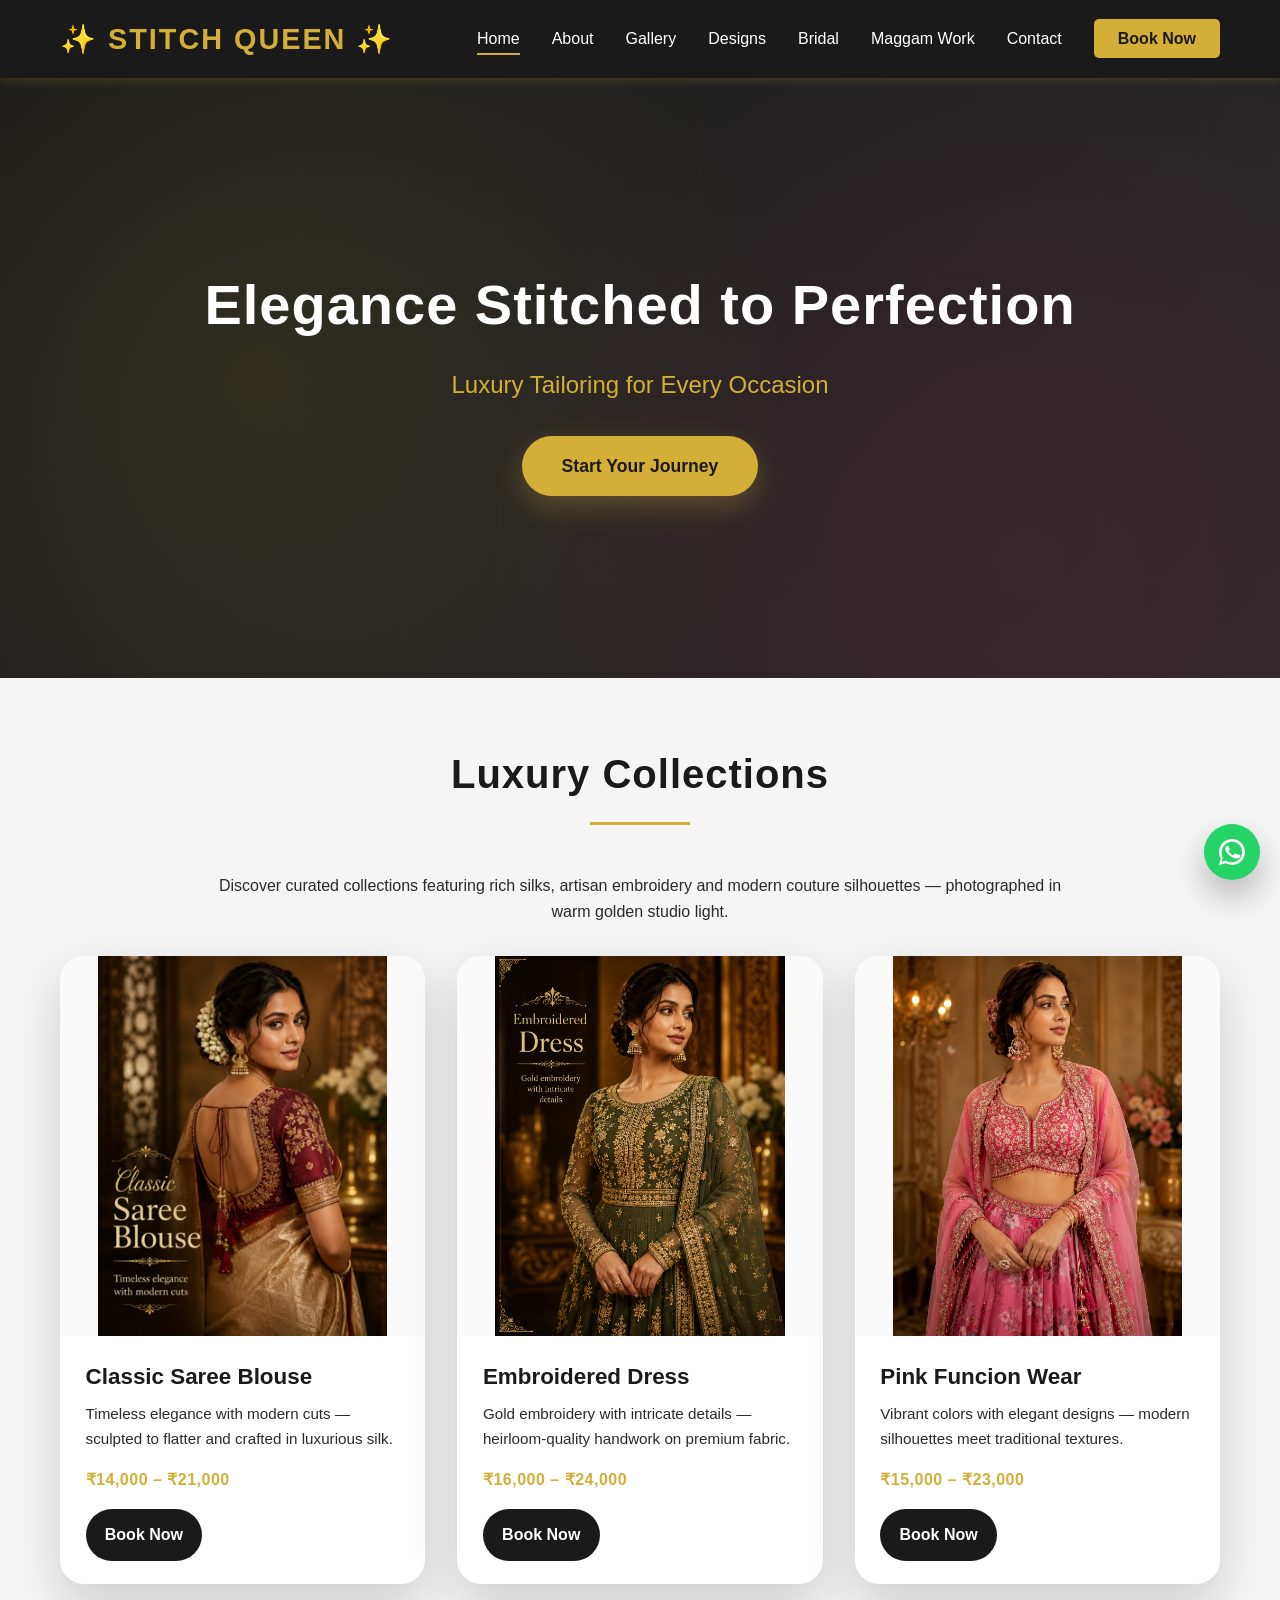
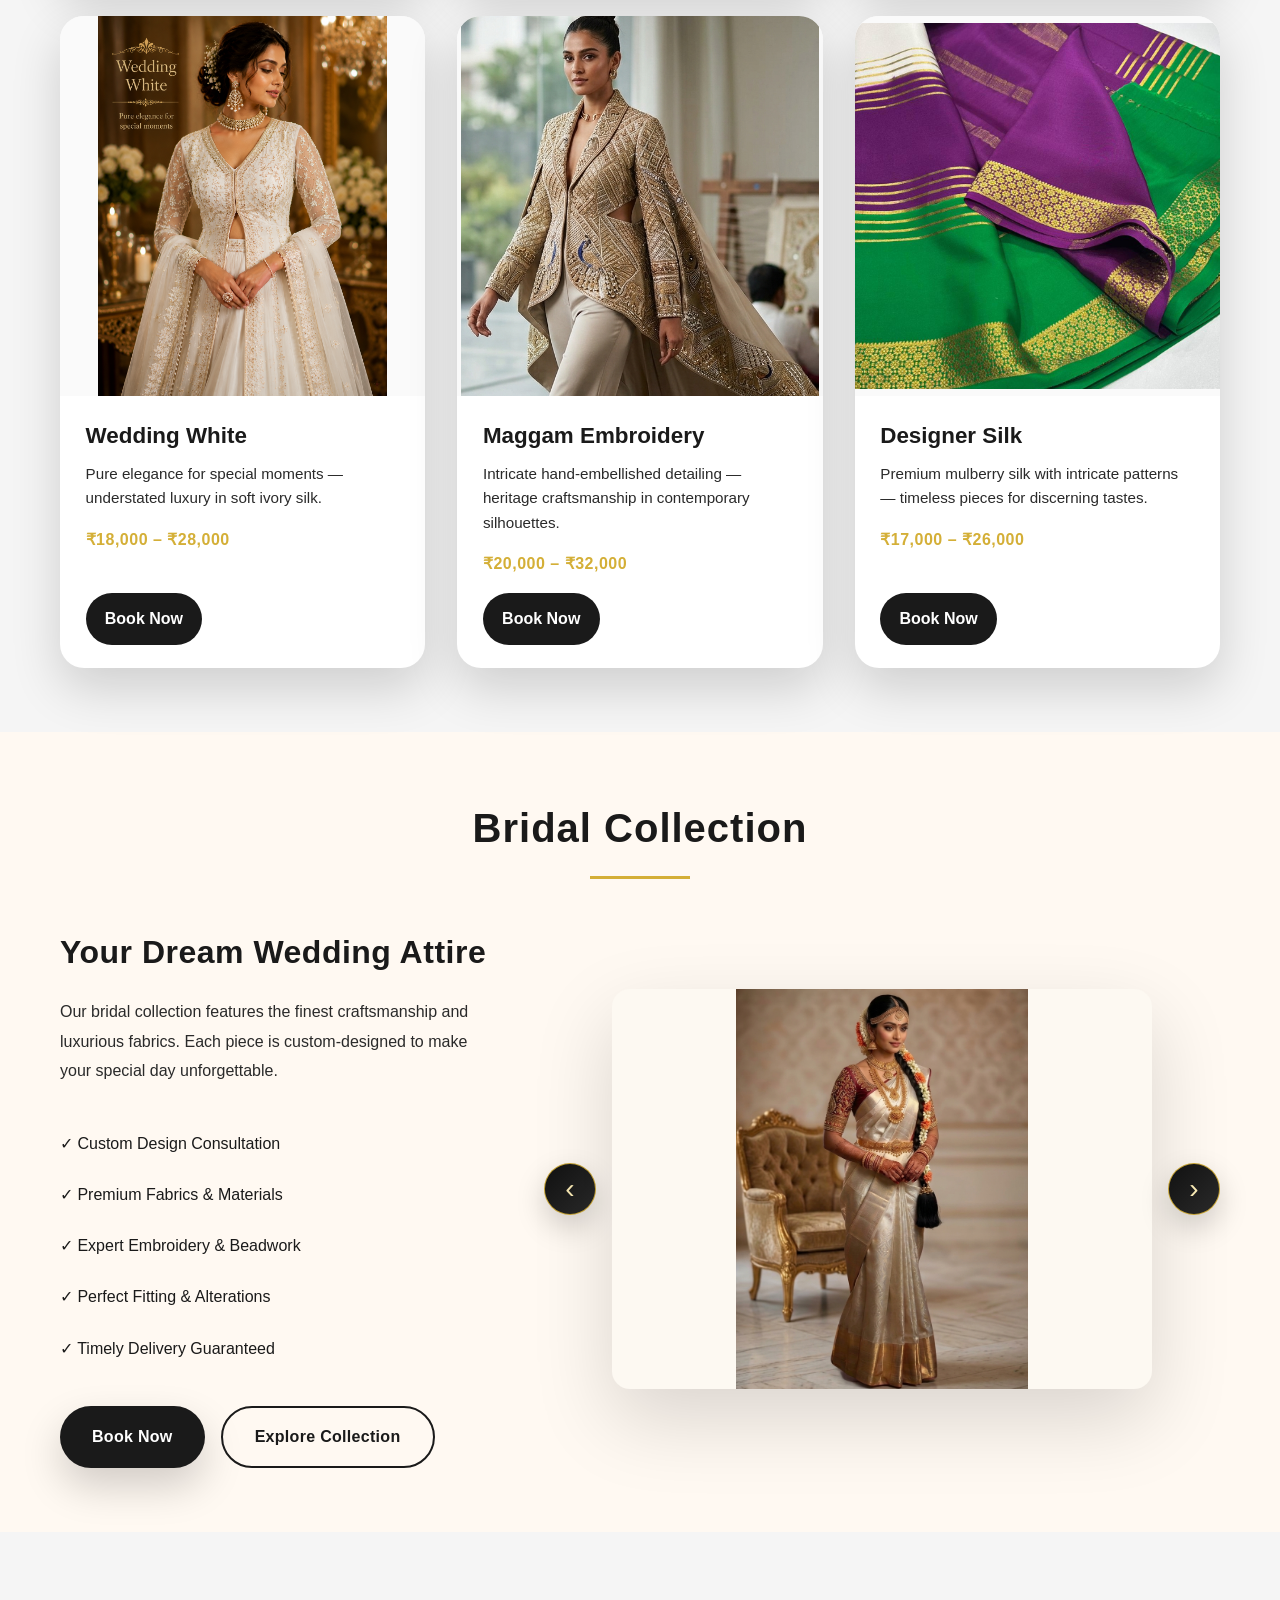
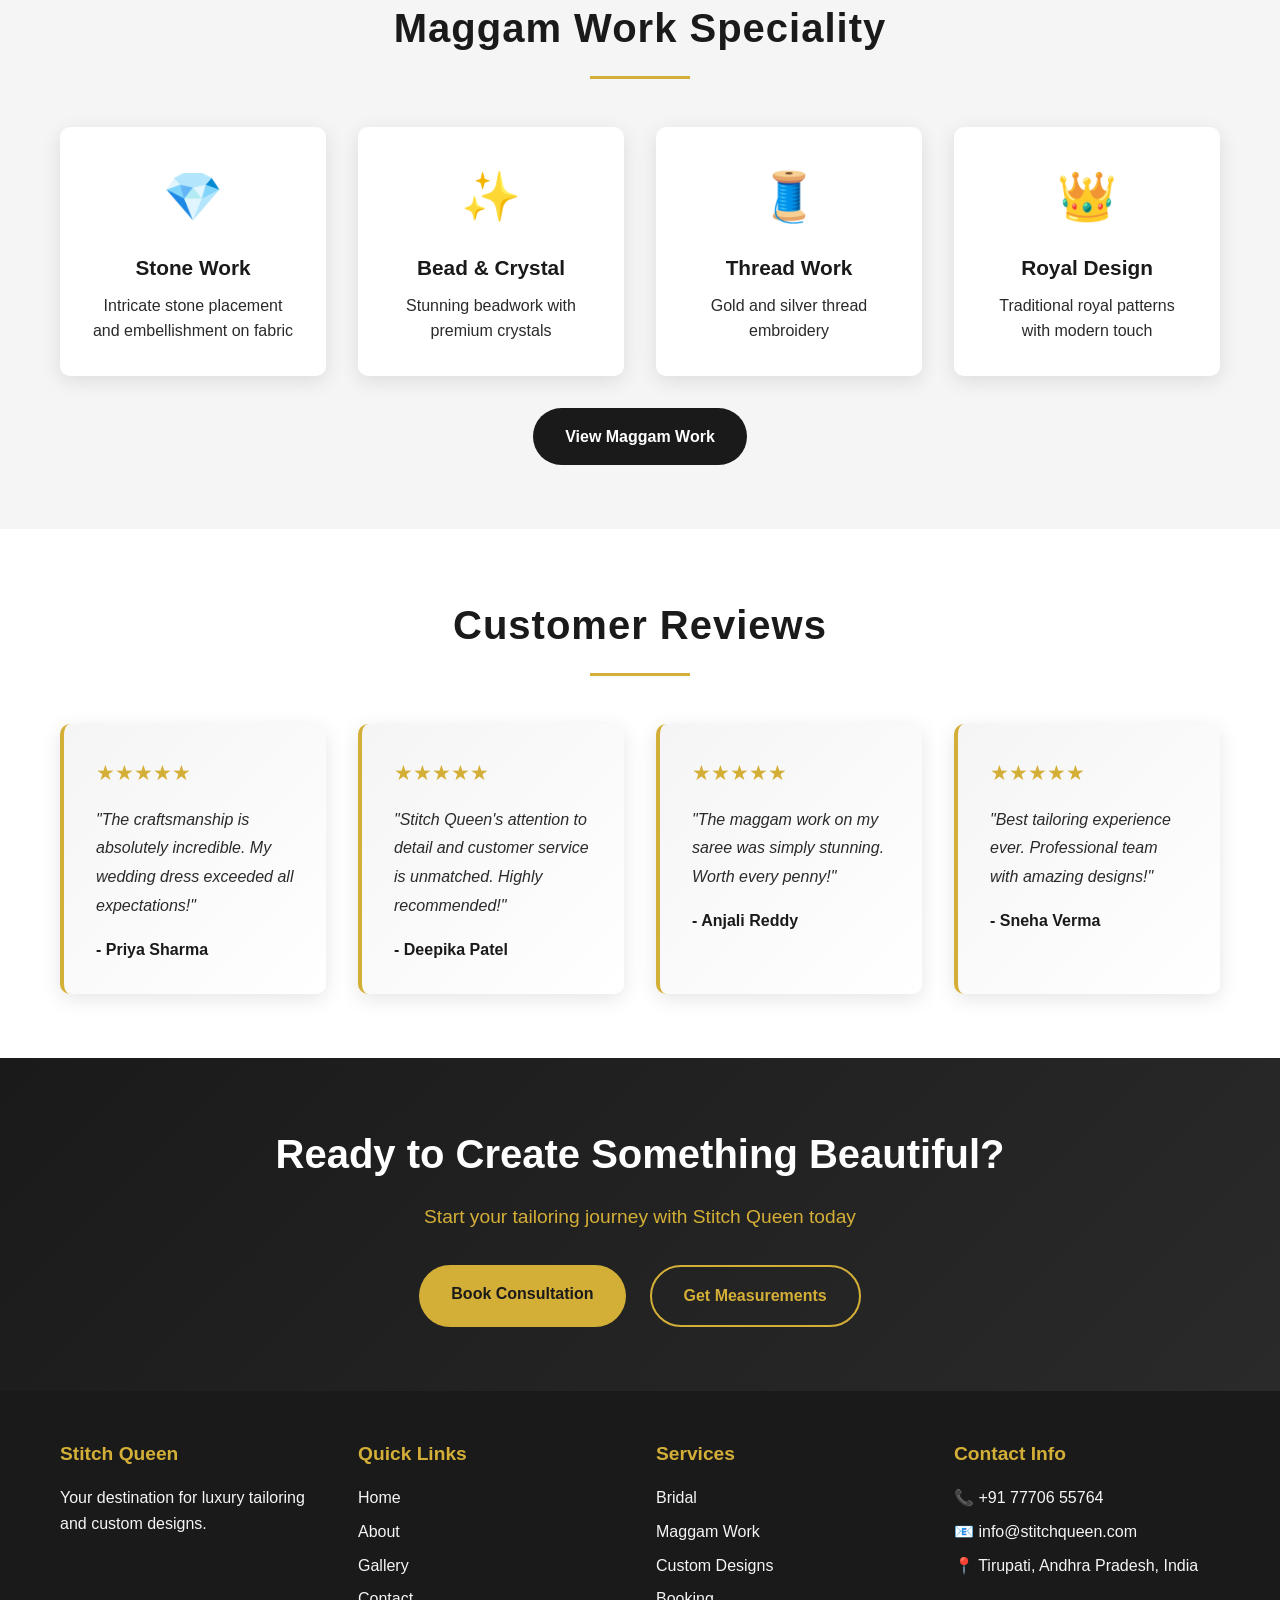
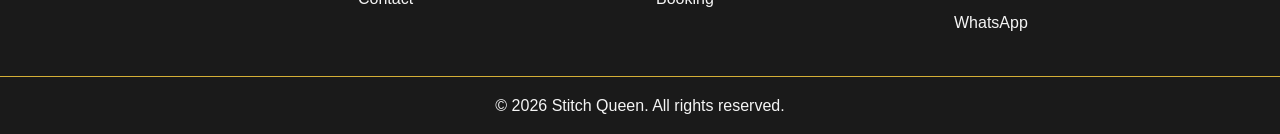
==== frontend/index.html @ a0e7bad9 "Updated Stitch Queen website and renamed home page to index" ====
<!DOCTYPE html>
<html lang="en">
<head>
    <meta charset="UTF-8">
    <meta name="viewport" content="width=device-width, initial-scale=1.0">
    <title>Stitch Queen - Luxury Tailoring Boutique</title>
    <meta name="description" content="Stitch Queen is a luxury tailoring boutique in Tirupati, Andhra Pradesh offering custom bridal wear, maggam work, blouse stitching and designer outfits.">
    <meta name="keywords" content="Tailor, Bridal Wear, Maggam Work, Blouse Stitching, Custom Designs, Fashion Designer, Boutique">
    <meta property="og:title" content="Stitch Queen - Luxury Tailoring Boutique">
    <meta property="og:description" content="Premium custom tailoring, bridal wear, maggam work and designer clothing from Stitch Queen in Tirupati.">
    <meta property="og:type" content="website">
    <meta property="og:image" content="../images/favicon.svg">
    <meta property="og:url" content="https://stitchqueen.example.com/index.html">
    <link rel="icon" type="image/svg+xml" href="../images/favicon.svg">
    <link rel="stylesheet" href="../css/style.css">
</head>
<body>
    <!-- Navigation Bar -->
    <nav class="navbar">
        <div class="navbar-container">
            <div class="logo">
                <h1>✨ STITCH QUEEN ✨</h1>
            </div>
            <ul class="nav-menu">
                <li><a href="index.html" class="nav-link active">Home</a></li>
                <li><a href="about.html" class="nav-link">About</a></li>
                <li><a href="gallery.html" class="nav-link">Gallery</a></li>
                <li><a href="designs.html" class="nav-link">Designs</a></li>
                <li><a href="bridal.html" class="nav-link">Bridal</a></li>
                <li><a href="maggam.html" class="nav-link">Maggam Work</a></li>
                <li><a href="contact.html" class="nav-link">Contact</a></li>
                <li><a href="booking.html" class="nav-link booking-btn">Book Now</a></li>
            </ul>
            <div class="hamburger" id="hamburger">
                <span></span>
                <span></span>
                <span></span>
            </div>
        </div>
    </nav>

    <!-- Hero Section -->
    <section class="hero">
        <div class="hero-content">
            <h2 class="hero-title">Elegance Stitched to Perfection</h2>
            <p class="hero-subtitle">Luxury Tailoring for Every Occasion</p>
            <a href="booking.html" class="hero-btn">Start Your Journey</a>
        </div>
        <div class="hero-overlay"></div>
    </section>

    <!-- Premium Collections Section -->
    <section class="trending-section">
        <div class="container">
            <h2 class="section-title">Luxury Collections</h2>
            <p style="text-align:center; color:var(--dark-gray); max-width:860px; margin:0 auto 2rem;">Discover curated collections featuring rich silks, artisan embroidery and modern couture silhouettes — photographed in warm golden studio light.</p>

            <div class="trending-grid">
                <!-- Classic Saree Blouse -->
                <div class="trend-card fashion-card">
                    <div class="fashion-card-media" style="background-color:#f5c484;">
                        <img class="fashion-card-image" src="../images/home/classicsareeblouse.png" alt="Classic Saree Blouse">
                        <div class="fashion-card-overlay"></div>
                    </div>
                    <div class="fashion-card-content">
                        <div class="fashion-card-body">
                            <h3>Classic Saree Blouse</h3>
                            <p>Timeless elegance with modern cuts — sculpted to flatter and crafted in luxurious silk.</p>
                            <span class="fashion-card-tag">₹14,000 – ₹21,000</span>
                        </div>
                        <div class="fashion-card-footer"><a href="booking.html">Book Now</a></div>
                    </div>
                </div>

                <!-- Embroidered Dress -->
                <div class="trend-card fashion-card">
                    <div class="fashion-card-media" style="background-color:#8bc2e7;">
                        <img class="fashion-card-image" src="../images/home/embroidereddress.png" alt="Embroidered Dress">
                        <div class="fashion-card-overlay"></div>
                    </div>
                    <div class="fashion-card-content">
                        <div class="fashion-card-body">
                            <h3>Embroidered Dress</h3>
                            <p>Gold embroidery with intricate details — heirloom-quality handwork on premium fabric.</p>
                            <span class="fashion-card-tag">₹16,000 – ₹24,000</span>
                        </div>
                        <div class="fashion-card-footer"><a href="booking.html">Book Now</a></div>
                    </div>
                </div>

                <!-- Pink Function Wear -->
                <div class="trend-card fashion-card">
                    <div class="fashion-card-media" style="background-color:#a37493;">
                        <img class="fashion-card-image" src="../images/home/pinkfunctionwear.png" alt="Pink Fusion Wear">
                        <div class="fashion-card-overlay"></div>
                    </div>
                    <div class="fashion-card-content">
                        <div class="fashion-card-body">
                            <h3>Pink Funcion Wear</h3>
                            <p>Vibrant colors with elegant designs — modern silhouettes meet traditional textures.</p>
                            <span class="fashion-card-tag">₹15,000 – ₹23,000</span>
                        </div>
                        <div class="fashion-card-footer"><a href="booking.html">Book Now</a></div>
                    </div>
                </div>

                <!-- Wedding White -->
                <div class="trend-card fashion-card">
                    <div class="fashion-card-media" style="background-color:#dd7982;">
                        <img class="fashion-card-image" src="../images/home/weddingwhite.png" alt="Wedding White Collection">
                        <div class="fashion-card-overlay"></div>
                    </div>
                    <div class="fashion-card-content">
                        <div class="fashion-card-body">
                            <h3>Wedding White</h3>
                            <p>Pure elegance for special moments — understated luxury in soft ivory silk.</p>
                            <span class="fashion-card-tag">₹18,000 – ₹28,000</span>
                        </div>
                        <div class="fashion-card-footer"><a href="booking.html">Book Now</a></div>
                    </div>
                </div>

                <!-- Maggam Embroidery -->
                <div class="trend-card fashion-card">
                    <div class="fashion-card-media" style="background-color:#c4a69d;">
                        <img class="fashion-card-image" src="../images/home/maggamembroidery.png" alt="Maggam Embroidery">
                        <div class="fashion-card-overlay"></div>
                    </div>
                    <div class="fashion-card-content">
                        <div class="fashion-card-body">
                            <h3>Maggam Embroidery</h3>
                            <p>Intricate hand-embellished detailing — heritage craftsmanship in contemporary silhouettes.</p>
                            <span class="fashion-card-tag">₹20,000 – ₹32,000</span>
                        </div>
                        <div class="fashion-card-footer"><a href="booking.html">Book Now</a></div>
                    </div>
                </div>

                <!-- Designer Silk Collection -->
                <div class="trend-card fashion-card">
                    <div class="fashion-card-media" style="background-color:#6b8e9e;">
                        <img class="fashion-card-image" src="../images/home/designersilk.png" alt="Designer Silk Collection">
                        <div class="fashion-card-overlay"></div>
                    </div>
                    <div class="fashion-card-content">
                        <div class="fashion-card-body">
                            <h3>Designer Silk</h3>
                            <p>Premium mulberry silk with intricate patterns — timeless pieces for discerning tastes.</p>
                            <span class="fashion-card-tag">₹17,000 – ₹26,000</span>
                        </div>
                        <div class="fashion-card-footer"><a href="booking.html">Book Now</a></div>
                    </div>
                </div>
            </div>
        </div>
    </section>

    <!-- Bridal Collection Section -->
    <section class="bridal-section">
        <div class="container">
            <h2 class="section-title">Bridal Collection</h2>
            <div class="bridal-content">
                <div class="bridal-text">
                    <span class="section-subtitle">Your Dream Wedding Attire</span>
                    <p>Our bridal collection features the finest craftsmanship and luxurious fabrics. Each piece is custom-designed to make your special day unforgettable.</p>
                    <ul class="bridal-features">
                        <li>✓ Custom Design Consultation</li>
                        <li>✓ Premium Fabrics & Materials</li>
                        <li>✓ Expert Embroidery & Beadwork</li>
                        <li>✓ Perfect Fitting & Alterations</li>
                        <li>✓ Timely Delivery Guaranteed</li>
                    </ul>
                    <div class="bridal-actions">
                        <a href="booking.html" class="bridal-btn primary">Book Now</a>
                        <a href="bridal.html" class="bridal-btn secondary">Explore Collection</a>
                    </div>
                </div>
                <div class="bridal-image">
                    <div class="bridal-slider" aria-label="Bridal collection slider">
                        <button class="slider-arrow prev" aria-label="Previous slide">‹</button>
                        <div class="slides-wrapper">
                            <div class="slides">
                                <div class="slide" data-index="0">
                                    <img src="../images/home/bridalcollection1.png" alt="Bridal Collection 1" />
                                </div>
                                <div class="slide" data-index="1">
                                    <img src="../images/home/bridalcollection2.png" alt="Bridal Collection 2" />
                                </div>
                                <div class="slide" data-index="2">
                                    <img src="../images/home/bridalcollection3.png" alt="Bridal Collection 3" />
                                </div>
                            </div>
                        </div>
                        <button class="slider-arrow next" aria-label="Next slide">›</button>
                    </div>
                </div>
            </div>
        </div>
    </section>

    <!-- Maggam Work Section -->
    <section class="maggam-section">
        <div class="container">
            <h2 class="section-title">Maggam Work Speciality</h2>
            <div class="maggam-grid">
                <div class="maggam-item">
                    <div class="maggam-icon">💎</div>
                    <h3>Stone Work</h3>
                    <p>Intricate stone placement and embellishment on fabric</p>
                </div>
                <div class="maggam-item">
                    <div class="maggam-icon">✨</div>
                    <h3>Bead & Crystal</h3>
                    <p>Stunning beadwork with premium crystals</p>
                </div>
                <div class="maggam-item">
                    <div class="maggam-icon">🧵</div>
                    <h3>Thread Work</h3>
                    <p>Gold and silver thread embroidery</p>
                </div>
                <div class="maggam-item">
                    <div class="maggam-icon">👑</div>
                    <h3>Royal Design</h3>
                    <p>Traditional royal patterns with modern touch</p>
                </div>
            </div>
            <a href="maggam.html" class="view-more-btn">View Maggam Work</a>
        </div>
    </section>

    <!-- Customer Reviews Section -->
    <section class="reviews-section">
        <div class="container">
            <h2 class="section-title">Customer Reviews</h2>
            <div class="reviews-grid">
                <div class="review-card">
                    <div class="stars">★★★★★</div>
                    <p class="review-text">"The craftsmanship is absolutely incredible. My wedding dress exceeded all expectations!"</p>
                    <p class="review-author">- Priya Sharma</p>
                </div>

                <div class="review-card">
                    <div class="stars">★★★★★</div>
                    <p class="review-text">"Stitch Queen's attention to detail and customer service is unmatched. Highly recommended!"</p>
                    <p class="review-author">- Deepika Patel</p>
                </div>

                <div class="review-card">
                    <div class="stars">★★★★★</div>
                    <p class="review-text">"The maggam work on my saree was simply stunning. Worth every penny!"</p>
                    <p class="review-author">- Anjali Reddy</p>
                </div>

                <div class="review-card">
                    <div class="stars">★★★★★</div>
                    <p class="review-text">"Best tailoring experience ever. Professional team with amazing designs!"</p>
                    <p class="review-author">- Sneha Verma</p>
                </div>
            </div>
        </div>
    </section>

    <!-- Call to Action Section -->
    <section class="cta-section">
        <div class="container">
            <h2>Ready to Create Something Beautiful?</h2>
            <p>Start your tailoring journey with Stitch Queen today</p>
            <div class="cta-buttons">
                <a href="booking.html" class="cta-btn primary">Book Consultation</a>
                <a href="measurements.html" class="cta-btn secondary">Get Measurements</a>
            </div>
        </div>
    </section>

    <!-- Footer -->
    <footer class="footer">
        <div class="footer-container">
            <div class="footer-section">
                <h3>Stitch Queen</h3>
                <p>Your destination for luxury tailoring and custom designs.</p>
            </div>
            <div class="footer-section">
                <h4>Quick Links</h4>
                <ul>
                    <li><a href="index.html">Home</a></li>
                    <li><a href="about.html">About</a></li>
                    <li><a href="gallery.html">Gallery</a></li>
                    <li><a href="contact.html">Contact</a></li>
                   
                </ul>
            </div>
            <div class="footer-section">
                <h4>Services</h4>
                <ul>
                    <li><a href="bridal.html">Bridal</a></li>
                    <li><a href="maggam.html">Maggam Work</a></li>
                    <li><a href="designs.html">Custom Designs</a></li>
                    <li><a href="booking.html">Booking</a></li>
                </ul>
            </div>
            <div class="footer-section">
                <h4>Contact Info</h4>
                <p>📞 +91 77706 55764</p>
                <p>📧 info@stitchqueen.com</p>
                <p>📍 Tirupati, Andhra Pradesh, India</p>
                <p class="mt-2"><a href="https://wa.me/917780655764" target="_blank" rel="noopener noreferrer">WhatsApp</a></p>
            </div>
        </div>
        <div class="footer-bottom">
            <p>&copy; 2026 Stitch Queen. All rights reserved.</p>
        </div>
    </footer>

    <a href="https://wa.me/917780655764" class="whatsapp-float" target="_blank" rel="noopener noreferrer" aria-label="Chat with Stitch Queen on WhatsApp">
        <svg viewBox="0 0 24 24" fill="currentColor" aria-hidden="true">
            <path d="M20.52 3.48A11.9 11.9 0 0012 0C5.38 0 0 5.38 0 12c0 2.1.55 4.13 1.6 5.9L0 24l6.4-1.65A11.9 11.9 0 0012 24c6.62 0 12-5.38 12-12 0-3.2-1.25-6.2-3.48-8.52zm-8.6 18.16c-1.9 0-3.78-.5-5.38-1.45l-.38-.24-3.8.98.99-3.71-.26-.37A9.46 9.46 0 012.6 12c0-5.22 4.24-9.45 9.45-9.45 2.52 0 4.9.98 6.7 2.76A9.41 9.41 0 0121.45 12c0 5.22-4.24 9.45-9.45 9.45zm5.4-7.3c-.3-.15-1.8-.9-2.08-1-.28-.1-.48-.15-.68.15-.2.3-.76 1-.93 1.2-.17.2-.34.19-.63.05-.3-.15-1.25-.46-2.38-1.47-.88-.78-1.48-1.74-1.66-2.04-.17-.3-.02-.46.13-.61.14-.14.3-.35.45-.52.15-.17.2-.29.3-.48.1-.2.05-.38-.02-.53-.08-.15-.68-1.65-.93-2.26-.24-.59-.5-.51-.68-.52h-.59c-.2 0-.5.07-.76.35-.27.28-1.05 1.03-1.05 2.5 0 1.46 1.08 2.88 1.23 3.08.15.2 2.12 3.24 5.12 4.54 1.06.46 1.88.73 2.52.93 1.06.34 2.02.29 2.79.18.85-.13 1.8-.73 2.06-1.44.26-.71.26-1.32.18-1.45-.08-.13-.28-.2-.58-.35z"/>
        </svg>
    </a>

    <script src="../js/script.js"></script>
</body>
</html>
---- css/style.css ----
/* ========================================
   STITCH QUEEN - LUXURY TAILORING CSS
   ======================================== */

/* Root Variables */
:root {
    --primary-black: #1a1a1a;
    --primary-gold: #d4af37;
    --primary-pink: #e91e63;
    --primary-white: #ffffff;
    --light-gray: #f5f5f5;
    --dark-gray: #2a2a2a;
    --transition: all 0.3s ease;
}

/* Global Styles */
* {
    margin: 0;
    padding: 0;
    box-sizing: border-box;
}

html {
    scroll-behavior: smooth;
}

body {
    font-family: 'Segoe UI', Tahoma, Geneva, Verdana, sans-serif;
    color: var(--primary-black);
    background-color: var(--primary-white);
    line-height: 1.6;
}

.hidden {
    display: none !important;
}

.form-message {
    margin-bottom: 1.5rem;
    padding: 1rem 1.25rem;
    border-radius: 8px;
    font-weight: 600;
    box-shadow: 0 10px 30px rgba(0, 0, 0, 0.08);
}

.form-message.success {
    background-color: #eafbea;
    border: 1px solid #4caf50;
    color: #1e4620;
}

.form-message.error {
    background-color: #ffecec;
    border: 1px solid #f44336;
    color: #7f1d1d;
}

.whatsapp-float {
    position: fixed;
    right: 20px;
    bottom: 20px;
    width: 56px;
    height: 56px;
    background-color: #25d366;
    border-radius: 50%;
    display: inline-flex;
    align-items: center;
    justify-content: center;
    box-shadow: 0 16px 32px rgba(0, 0, 0, 0.25);
    color: #ffffff;
    text-decoration: none;
    z-index: 9999;
    transition: transform 0.2s ease, box-shadow 0.2s ease;
}

.whatsapp-float:hover {
    transform: translateY(-3px);
    box-shadow: 0 20px 36px rgba(0, 0, 0, 0.3);
}

.whatsapp-float svg {
    width: 26px;
    height: 26px;
}

.container {
    max-width: 1200px;
    margin: 0 auto;
    padding: 0 20px;
}

/* ========================================
   NAVIGATION BAR
   ======================================== */

.navbar {
    background-color: var(--primary-black);
    padding: 1rem 0;
    position: sticky;
    top: 0;
    z-index: 1000;
    box-shadow: 0 2px 10px rgba(212, 175, 55, 0.2);
}

.navbar-container {
    max-width: 1200px;
    margin: 0 auto;
    padding: 0 20px;
    display: flex;
    justify-content: space-between;
    align-items: center;
}

.logo h1 {
    color: var(--primary-gold);
    font-size: 1.8rem;
    letter-spacing: 2px;
    font-weight: 700;
    transition: var(--transition);
}

.logo h1:hover {
    text-shadow: 0 0 15px rgba(212, 175, 55, 0.5);
}

.nav-menu {
    display: flex;
    list-style: none;
    gap: 2rem;
    align-items: center;
}

.nav-link {
    color: var(--primary-white);
    text-decoration: none;
    font-weight: 500;
    transition: var(--transition);
    position: relative;
    padding: 0.5rem 0;
}

.nav-link::after {
    content: '';
    position: absolute;
    bottom: 0;
    left: 0;
    width: 0;
    height: 2px;
    background-color: var(--primary-gold);
    transition: var(--transition);
}

.nav-link:hover::after,
.nav-link.active::after {
    width: 100%;
}

.nav-link:hover {
    color: var(--primary-gold);
}

.booking-btn {
    background-color: var(--primary-gold);
    color: var(--primary-black);
    padding: 0.7rem 1.5rem;
    border-radius: 5px;
    font-weight: 600;
}

.booking-btn:hover {
    background-color: var(--primary-pink);
    color: var(--primary-white);
}

/* Hamburger Menu */
.hamburger {
    display: none;
    flex-direction: column;
    cursor: pointer;
}

.hamburger span {
    width: 25px;
    height: 3px;
    background-color: var(--primary-gold);
    margin: 5px 0;
    transition: var(--transition);
    border-radius: 3px;
}

/* ========================================
   HERO SECTION
   ======================================== */

.hero {
    height: 600px;
    background: linear-gradient(135deg, var(--primary-black) 0%, var(--dark-gray) 100%);
    display: flex;
    align-items: center;
    justify-content: center;
    position: relative;
    overflow: hidden;
}

.hero::before {
    content: '';
    position: absolute;
    top: 0;
    left: 0;
    right: 0;
    bottom: 0;
    background: radial-gradient(circle at 20% 50%, rgba(212, 175, 55, 0.1) 0%, transparent 50%),
                radial-gradient(circle at 80% 80%, rgba(233, 30, 99, 0.1) 0%, transparent 50%);
    animation: gradientShift 8s ease-in-out infinite;
}

@keyframes gradientShift {
    0%, 100% { opacity: 1; }
    50% { opacity: 0.7; }
}

.hero-content {
    position: relative;
    z-index: 2;
    text-align: center;
    color: var(--primary-white);
    animation: fadeInUp 1s ease-out;
}

@keyframes fadeInUp {
    from {
        opacity: 0;
        transform: translateY(30px);
    }
    to {
        opacity: 1;
        transform: translateY(0);
    }
}

.hero-title {
    font-size: 3.5rem;
    font-weight: 700;
    margin-bottom: 1rem;
    letter-spacing: 1px;
}

.hero-subtitle {
    font-size: 1.5rem;
    margin-bottom: 2rem;
    color: var(--primary-gold);
    font-weight: 300;
}

.hero-btn {
    display: inline-block;
    background-color: var(--primary-gold);
    color: var(--primary-black);
    padding: 1rem 2.5rem;
    text-decoration: none;
    border-radius: 50px;
    font-weight: 600;
    font-size: 1.1rem;
    transition: var(--transition);
    box-shadow: 0 10px 30px rgba(212, 175, 55, 0.3);
}

.hero-btn:hover {
    background-color: var(--primary-pink);
    color: var(--primary-white);
    transform: translateY(-3px);
    box-shadow: 0 15px 40px rgba(233, 30, 99, 0.4);
}

.hero-overlay {
    position: absolute;
    top: 0;
    left: 0;
    right: 0;
    bottom: 0;
    background: url('data:image/svg+xml,<svg width="100" height="100" xmlns="http://www.w3.org/2000/svg"><defs><pattern id="grid" width="100" height="100" patternUnits="userSpaceOnUse"><path d="M 100 0 L 0 0 0 100" fill="none" stroke="rgba(212,175,55,0.05)" stroke-width="1"/></pattern></defs><rect width="100%" height="100%" fill="url(%23grid)"/></svg>');
    opacity: 0.3;
}

/* ========================================
   SECTION STYLING
   ======================================== */

section {
    padding: 4rem 0;
}

.section-title {
    text-align: center;
    font-size: 2.5rem;
    margin-bottom: 3rem;
    color: var(--primary-black);
    position: relative;
    font-weight: 700;
    letter-spacing: 1px;
}

.section-title::after {
    content: '';
    display: block;
    width: 100px;
    height: 3px;
    background-color: var(--primary-gold);
    margin: 1rem auto;
}

/* ========================================
   TRENDING DESIGNS SECTION
   ======================================== */

.trending-section {
    background-color: var(--light-gray);
}

.trending-grid {
    display: grid;
    grid-template-columns: repeat(auto-fit, minmax(320px, 1fr));
    gap: 2rem;
    justify-items: center;
}

/* Designs page specific overrides and design-card styles */
.designs-gallery .trending-grid {
    display: grid;
    grid-template-columns: repeat(3, 373px);
    justify-content: center;
    gap: 22px;
}

.designs-gallery .design-card {
    width: 373px;
    height: 393px;
    overflow: hidden;
    border-radius: 20px;
    background: linear-gradient(180deg, #fff, #fcfbfa);
    box-shadow: 0 10px 30px rgba(0,0,0,0.12), inset 0 1px 0 rgba(255,255,255,0.6);
    transition: transform 0.38s cubic-bezier(.2,.9,.3,1), box-shadow 0.38s ease;
    display: flex;
    align-items: center;
    justify-content: center;
    position: relative;
    cursor: pointer;
}

.designs-gallery .design-card img.design-img {
    width: 100%;
    height: 100%;
    object-fit: contain;
    object-position: center;
    display: block;
    transition: transform 0.7s cubic-bezier(0.2,0.8,0.2,1);
    -webkit-user-drag: none;
}

.designs-gallery .design-card::after {
    content: '';
    position: absolute;
    inset: 0;
    background: linear-gradient(180deg, rgba(0,0,0,0.0) 55%, rgba(0,0,0,0.18) 100%);
    opacity: 0;
    transition: opacity 0.36s ease;
}

.designs-gallery .design-card:hover::after,
.designs-gallery .design-card:focus-within::after {
    opacity: 1;
}

.designs-gallery .design-card:hover img.design-img,
.designs-gallery .design-card:focus-within img.design-img {
    transform: scale(1.06);
}

/* Overlay for title and description */
.designs-gallery .design-overlay {
    position: absolute;
    left: 0;
    right: 0;
    bottom: 0;
    padding: 14px 16px;
    background: linear-gradient(180deg, rgba(0,0,0,0.0) 0%, rgba(0,0,0,0.55) 100%);
    color: #fff;
    opacity: 0;
    transform: translateY(6px);
    transition: opacity 280ms ease, transform 280ms ease;
    display: flex;
    flex-direction: column;
    gap: 6px;
}

.designs-gallery .design-title {
    margin: 0;
    font-size: 1.05rem;
    font-weight: 700;
    color: var(--primary-gold);
    letter-spacing: 0.02em;
}

.designs-gallery .design-desc {
    margin: 0;
    font-size: 0.92rem;
    color: rgba(255,255,255,0.94);
    line-height: 1.2;
}

/* Reveal overlay on hover/focus for desktop */
.designs-gallery .design-card:hover .design-overlay,
.designs-gallery .design-card:focus-within .design-overlay {
    opacity: 1;
    transform: translateY(0);
}

/* Always show overlay on small screens for readability */
@media (max-width: 640px) {
    .designs-gallery .design-overlay {
        opacity: 1;
        transform: translateY(0);
        background: linear-gradient(180deg, rgba(0,0,0,0.25) 0%, rgba(0,0,0,0.6) 100%);
    }
    .designs-gallery .design-title { font-size: 1rem; }
    .designs-gallery .design-desc { font-size: 0.9rem; }
}

.designs-gallery .design-card:focus {
    outline: 2px solid rgba(212,175,55,0.16);
    outline-offset: 6px;
}

/* Modal styles */
.design-modal {
    position: fixed;
    inset: 0;
    display: none;
    align-items: center;
    justify-content: center;
    z-index: 1200;
}
.design-modal[aria-hidden="false"] { display: flex; }

.design-modal-backdrop {
    position: absolute;
    inset: 0;
    background: rgba(10,10,10,0.6);
    backdrop-filter: blur(4px);
    transition: opacity 240ms ease;
}

.design-modal-panel {
    position: relative;
    max-width: 92vw;
    max-height: 90vh;
    padding: 18px;
    border-radius: 16px;
    box-shadow: 0 30px 80px rgba(0,0,0,0.35);
    background: linear-gradient(180deg,#ffffff,#fffaf8);
    transform: translateY(24px) scale(.98);
    transition: transform 260ms cubic-bezier(.2,.9,.3,1), opacity 220ms ease;
    z-index: 5;
}

.design-modal[aria-hidden="false"] .design-modal-panel {
    transform: translateY(0) scale(1);
}

.design-modal-content {
    display: flex;
    align-items: center;
    justify-content: center;
    max-width: 100%;
    max-height: 100%;
}

.design-modal-content img {
    max-width: 100%;
    max-height: 80vh;
    object-fit: contain;
    object-position: center;
    border-radius: 8px;
    display: block;
}

.design-modal-close {
    position: absolute;
    right: 10px;
    top: 8px;
    background: rgba(0,0,0,0.7);
    color: #fff;
    border: none;
    width: 40px;
    height: 40px;
    border-radius: 999px;
    font-size: 18px;
    cursor: pointer;
    z-index: 10;
    display: inline-flex;
    align-items: center;
    justify-content: center;
}

/* Responsive adjustments */
@media (max-width: 1100px) {
    .designs-gallery .trending-grid { grid-template-columns: repeat(2, minmax(300px, 1fr)); }
}

@media (max-width: 640px) {
    .designs-gallery .trending-grid { grid-template-columns: 1fr; gap: 16px; }
    .designs-gallery .design-card { width: 100%; height: 340px; max-width: none; }
    .design-modal-panel { padding: 12px; }
}

.fashion-card,
.trend-card {
    width: 100%;
    max-width: 540px;
    height: auto;
    background-color: var(--primary-white);
    border-radius: 24px;
    overflow: hidden;
    box-shadow: 0 20px 50px rgba(0, 0, 0, 0.16);
    transition: transform 0.4s ease, box-shadow 0.4s ease;
    cursor: pointer;
    display: flex;
    flex-direction: column;
}

.fashion-card:hover,
.trend-card:hover {
    transform: translateY(-10px);
    box-shadow: 0 28px 70px rgba(0, 0, 0, 0.22);
}

.fashion-card-media,
.trend-image {
    width: 100%;
    height: 380px;
    overflow: hidden;
    position: relative;
    background: linear-gradient(135deg, rgba(212, 175, 55, 0.05), rgba(0,0,0,0.05));
    display: flex;
    align-items: center;
    justify-content: center;
}

.fashion-card-image,
.trend-image img {
    width: 100%;
    height: 100%;
    object-fit: contain;
    object-position: center;
    transition: transform 0.7s cubic-bezier(0.25, 0.46, 0.45, 0.94);
    display: block;
    background-color: #fafafa;
}

.fashion-card:hover .fashion-card-image,
.trend-card:hover .trend-image img {
    transform: scale(1.12);
}

.fashion-card-content,
.trend-content {
    padding: 1.4rem 1.6rem;
    display: flex;
    flex-direction: column;
    justify-content: space-between;
    flex-grow: 1;
}

.fashion-card-content h3,
.trend-content h3 {
    font-size: 1.4rem;
    margin-bottom: 0.5rem;
    color: var(--primary-black);
}

.fashion-card-content p,
.trend-content p {
    color: var(--dark-gray);
    margin-bottom: 1rem;
    font-size: 0.95rem;
    line-height: 1.6;
}

.fashion-card-tag,
.trend-price {
    display: inline-block;
    color: var(--primary-gold);
    font-weight: 700;
    letter-spacing: 0.5px;
    margin-bottom: 1rem;
}

.fashion-card-footer,
.trend-content .trend-btn {
    margin-top: auto;
}

.fashion-card-footer a,
.trend-btn {
    display: inline-flex;
    align-items: center;
    justify-content: center;
    background-color: var(--primary-black);
    color: var(--primary-white);
    padding: 0.85rem 1.2rem;
    border-radius: 999px;
    font-weight: 600;
    text-decoration: none;
    transition: background-color 0.3s ease, transform 0.3s ease;
}

.fashion-card-footer a:hover,
.trend-btn:hover {
    background-color: var(--primary-gold);
    color: var(--primary-black);
    transform: translateY(-2px);
}

.fashion-card-overlay {
    position: absolute;
    inset: 0;
    background: linear-gradient(180deg, rgba(0,0,0,0) 40%, rgba(0,0,0,0.55) 100%);
    opacity: 0;
    transition: opacity 0.4s ease;
}

.fashion-card:hover .fashion-card-overlay {
    opacity: 1;
}

.fashion-card-body {
    position: relative;
    z-index: 1;
}

.gallery-grid {
    display: grid;
    grid-template-columns: repeat(auto-fit, minmax(280px, 1fr));
    gap: 2rem;
    justify-items: center;
}

.gallery-item {
    display: flex;
    justify-content: center;
}

.gallery-item .fashion-card {
    width: 100%;
    max-width: 320px;
}

.gallery-overlay-text {
    color: var(--primary-white);
    text-align: center;
    padding: 1rem;
}

.gallery-overlay-text h3 {
    font-size: 1.4rem;
    margin-bottom: 0.35rem;
}

/* Responsive adjustments for premium fashion cards */
@media (max-width: 780px) {
    .fashion-card,
    .trend-card {
        width: 100%;
        height: auto;
        display: flex;
        flex-direction: column;
        max-width: 100%;
    }

    .fashion-card-media,
    .trend-image {
        height: 320px;
    }

    .trending-grid,
    .gallery-grid {
        grid-template-columns: repeat(auto-fit, minmax(240px, 1fr));
        gap: 1.5rem;
    }
}

@media (max-width: 480px) {
    .fashion-card-media,
    .trend-image {
        height: 280px;
    }

    .trending-grid,
    .gallery-grid {
        grid-template-columns: 1fr;
        gap: 1.25rem;
    }

    .fashion-card-content,
    .trend-content {
        padding: 1.2rem 1rem;
    }
}

@media (max-width: 480px) {
    .fashion-card-media,
    .trend-image {
        height: 60vw;
    }

    .trending-grid,
    .gallery-grid {
        grid-template-columns: repeat(auto-fit, minmax(200px, 1fr));
        gap: 1rem;
    }
}

@media (max-width: 420px) {
    .hero-title { font-size: 2rem; }
    .hero-subtitle { font-size: 1rem; }
    .fashion-card-media { height: 65vw; }
    .fashion-card-content { padding: 1rem; }
}

.trend-btn {
    display: inline-block;
    background-color: var(--primary-black);
    color: var(--primary-white);
    padding: 0.6rem 1.2rem;
    text-decoration: none;
    border-radius: 5px;
    transition: var(--transition);
    font-weight: 600;
}

.trend-btn:hover {
    background-color: var(--primary-gold);
    color: var(--primary-black);
}

/* ========================================
   BRIDAL SECTION
   ======================================== */

.bridal-section {
    background-color: #fff9f2;
    padding: 4rem 0;
}

.bridal-content {
    display: grid;
    grid-template-columns: 1.1fr 0.9fr;
    gap: 3rem;
    align-items: center;
}

.bridal-text {
    max-width: 620px;
}

.bridal-text h3,
.bridal-text .section-subtitle {
    color: var(--primary-black);
}

.bridal-text .section-subtitle {
    display: block;
    font-size: 2rem;
    font-weight: 700;
    letter-spacing: 0.5px;
    margin-bottom: 1.2rem;
}

.bridal-text p {
    color: var(--dark-gray);
    margin-bottom: 2rem;
    line-height: 1.85;
    font-size: 1.05rem;
}

.bridal-features {
    list-style: none;
    margin-bottom: 2rem;
    padding-left: 0;
}

.bridal-features li {
    padding: 0.8rem 0;
    color: var(--primary-black);
    font-weight: 500;
    display: flex;
    align-items: center;
    gap: 0.75rem;
    transition: color 0.3s ease, transform 0.3s ease;
}

.bridal-features li:hover {
    color: var(--primary-gold);
    transform: translateX(6px);
}

.bridal-actions {
    display: flex;
    flex-wrap: wrap;
    gap: 1rem;
}

.bridal-btn {
    display: inline-flex;
    align-items: center;
    justify-content: center;
    padding: 1rem 2rem;
    border-radius: 50px;
    font-weight: 700;
    letter-spacing: 0.3px;
    text-decoration: none;
    transition: var(--transition);
}

.bridal-btn.primary {
    background-color: var(--primary-black);
    color: var(--primary-white);
    box-shadow: 0 18px 40px rgba(0, 0, 0, 0.18);
}

.bridal-btn.secondary {
    background-color: transparent;
    color: var(--primary-black);
    border: 2px solid var(--primary-black);
}

.bridal-btn.primary:hover,
.bridal-btn.secondary:hover {
    transform: translateY(-3px);
}

.bridal-btn.primary:hover {
    background-color: var(--primary-gold);
    color: var(--primary-black);
}

.bridal-btn.secondary:hover {
    background-color: var(--primary-black);
    color: var(--primary-white);
}

.bridal-image {
    display: flex;
    justify-content: flex-end;
}

.bridal-image-card {
    width: 100%;
    max-width: 480px;
    height: 560px;
    border-radius: 28px;
    overflow: hidden;
    box-shadow: 0 28px 70px rgba(0, 0, 0, 0.24);
    position: relative;
    background: linear-gradient(135deg, rgba(212, 175, 55, 0.1), rgba(0,0,0,0.1));
}

.bridal-image-card::before {
    content: '';
    position: absolute;
    inset: 0;
    background: radial-gradient(circle at top right, rgba(212, 175, 55, 0.2), transparent 40%);
    pointer-events: none;
    z-index: 1;
}

.bridal-image-card img {
    width: 100%;
    height: 100%;
    object-fit: cover;
    object-position: center top;
    display: block;
    transition: transform 0.7s ease, filter 0.7s ease;
}

.bridal-image-card:hover img {
    transform: scale(1.05);
    filter: brightness(1.02) saturate(1.08);
}

.bridal-image-card:hover {
    transform: translateY(-6px);
}

.bridal-image-card,
.bridal-btn,
.bridal-features li {
    transition: var(--transition);
}

    /* Bridal Collection card overrides */
    .bridal-collection-grid {
        display: grid;
        grid-template-columns: repeat(3, 369px);
        gap: 1.8rem;
        justify-content: center;
        margin-top: 2rem;
    }

    .bridal-collection-grid .style-card-placeholder {
        display: none;
    }

    .bridal-collection-grid .trend-card {
        width: 369px;
        max-width: 100%;
        border-radius: 20px;
        overflow: hidden;
        box-shadow: 0 18px 48px rgba(0, 0, 0, 0.18);
        transition: transform 0.32s ease, box-shadow 0.32s ease;
        background-color: #fff;
    }

    .bridal-collection-grid .trend-card:hover {
        transform: translateY(-8px);
        box-shadow: 0 26px 68px rgba(0, 0, 0, 0.22);
    }

    .bridal-collection-grid .fashion-card-media {
        height: 399px;
        min-height: 399px;
        display: flex;
        align-items: center;
        justify-content: center;
        background: #faf8f5;
    }

    .bridal-collection-grid .fashion-card-image {
        width: 100%;
        height: 100%;
        object-fit: contain;
        object-position: center;
        display: block;
        transition: transform 0.55s ease;
    }

    .bridal-collection-grid .trend-card:hover .fashion-card-image {
        transform: scale(1.03);
    }

    .bridal-collection-grid .fashion-card-content {
        padding: 1.3rem 1.35rem 1.4rem;
    }

    .bridal-collection-grid .fashion-card-body h3 {
        font-size: 1.15rem;
        margin-bottom: 0.55rem;
        color: var(--primary-black);
    }

    .bridal-collection-grid .fashion-card-body p {
        color: var(--dark-gray);
        margin-bottom: 1rem;
        min-height: 3rem;
    }

    .bridal-collection-grid .fashion-card-tag {
        color: var(--primary-gold);
        font-weight: 700;
        margin-bottom: 1rem;
        display: inline-block;
    }

    .bridal-collection-grid .fashion-card-footer a {
        background-color: var(--primary-black);
        color: var(--primary-white);
        border-radius: 999px;
        padding: 0.9rem 1.4rem;
        display: inline-flex;
        justify-content: center;
        width: 100%;
    }

    .bridal-collection-grid .fashion-card-footer a:hover {
        background-color: var(--primary-gold);
        color: var(--primary-black);
    }

    @media (max-width: 1160px) {
        .bridal-collection-grid {
            grid-template-columns: repeat(2, minmax(320px, 1fr));
        }
    }

    @media (max-width: 780px) {
        .bridal-collection-grid {
            grid-template-columns: 1fr;
        }

        .bridal-collection-grid .trend-card {
            width: 100%;
        }

        .bridal-collection-grid .fashion-card-media {
            height: 360px;
        }
    }
    

    .bridal-text p {
        font-size: 1rem;
    }

    .bridal-image-card {
        max-width: 100%;
        height: auto;
        aspect-ratio: 480 / 560;
    }


@keyframes float {
    0%, 100% { transform: translateY(0px); }
    50% { transform: translateY(-20px); }
}

/* ========================================
   MAGGAM WORK SECTION
   ======================================== */

.maggam-section {
    background-color: var(--light-gray);
    text-align: center;
}

.maggam-grid {
    display: grid;
    grid-template-columns: repeat(auto-fit, minmax(250px, 1fr));
    gap: 2rem;
    margin-bottom: 2rem;
}

.maggam-item {
    background-color: var(--primary-white);
    padding: 2rem;
    border-radius: 10px;
    box-shadow: 0 5px 20px rgba(0, 0, 0, 0.1);
    transition: var(--transition);
    cursor: pointer;
}

.maggam-item:hover {
    transform: translateY(-10px);
    box-shadow: 0 15px 40px rgba(212, 175, 55, 0.2);
}

.maggam-icon {
    font-size: 3rem;
    margin-bottom: 1rem;
    animation: bounce 2s ease-in-out infinite;
}

@keyframes bounce {
    0%, 100% { transform: translateY(0); }
    50% { transform: translateY(-15px); }
}

.maggam-item h3 {
    color: var(--primary-black);
    margin-bottom: 0.5rem;
    font-size: 1.3rem;
}

.maggam-item p {
    color: var(--dark-gray);
}

.view-more-btn {
    display: inline-block;
    background-color: var(--primary-black);
    color: var(--primary-white);
    padding: 1rem 2rem;
    text-decoration: none;
    border-radius: 50px;
    font-weight: 600;
    transition: var(--transition);
}

.view-more-btn:hover {
    background-color: var(--primary-gold);
    color: var(--primary-black);
}

/* ========================================
   MAGGAM COLLECTION GRID (cards only)
   ======================================== */

.maggam-collection-grid {
    display: grid;
    grid-template-columns: repeat(3, 369px);
    gap: 1.8rem;
    justify-content: center;
    margin-top: 1.6rem;
}

.maggam-collection-grid .trend-card {
    width: 369px;
    border-radius: 16px;
    overflow: hidden;
    box-shadow: 0 16px 48px rgba(0,0,0,0.14);
    transition: transform 0.32s ease, box-shadow 0.32s ease;
    background: #fff;
}

.maggam-collection-grid .trend-card:hover {
    transform: translateY(-8px);
    box-shadow: 0 28px 78px rgba(0,0,0,0.22);
}

.maggam-collection-grid .fashion-card-media {
    height: 407px;
    min-height: 407px;
    display: flex;
    align-items: center;
    justify-content: center;
    background: #fbfaf9;
}

.maggam-collection-grid .fashion-card-image {
    width: 100%;
    height: 100%;
    object-fit: contain;
    object-position: center;
    display: block;
    transition: transform 0.5s ease;
}

.maggam-collection-grid .trend-card:hover .fashion-card-image {
    transform: scale(1.03);
}

.maggam-collection-grid .fashion-card-content {
    padding: 1.1rem 1.25rem;
}

.maggam-collection-grid .fashion-card-body h3 { font-size: 1.1rem; margin-bottom: 0.4rem; }
.maggam-collection-grid .fashion-card-body p { color: var(--dark-gray); margin-bottom: 0.6rem; min-height: 2.6rem; }
.maggam-collection-grid .fashion-card-tag { color: var(--primary-gold); font-weight:700; display:inline-block; margin-bottom:0.6rem; }
.maggam-collection-grid .fashion-card-footer a { width:100%; border-radius:999px; padding:0.85rem 1.2rem; background:var(--primary-black); color:var(--primary-white); display:inline-flex; align-items:center; justify-content:center; }
.maggam-collection-grid .fashion-card-footer a:hover { background:var(--primary-gold); color:var(--primary-black); }

@media (max-width: 1160px) {
    .maggam-collection-grid { grid-template-columns: repeat(2, minmax(320px, 1fr)); }
}

@media (max-width: 780px) {
    .maggam-collection-grid { grid-template-columns: 1fr; }
    .maggam-collection-grid .trend-card { width: 100%; }
    .maggam-collection-grid .fashion-card-media { height: 360px; }
}

/* ========================================
   REVIEWS SECTION
   ======================================== */

.reviews-section {
    background-color: var(--primary-white);
}

.reviews-grid {
    display: grid;
    grid-template-columns: repeat(auto-fit, minmax(250px, 1fr));
    gap: 2rem;
}

.review-card {
    background: linear-gradient(135deg, var(--light-gray) 0%, var(--primary-white) 100%);
    padding: 2rem;
    border-radius: 10px;
    border-left: 4px solid var(--primary-gold);
    box-shadow: 0 5px 20px rgba(0, 0, 0, 0.1);
    transition: var(--transition);
}

.review-card:hover {
    transform: translateX(10px);
    box-shadow: 0 10px 30px rgba(212, 175, 55, 0.3);
}

.stars {
    color: var(--primary-gold);
    font-size: 1.3rem;
    margin-bottom: 1rem;
}

.review-text {
    color: var(--dark-gray);
    font-style: italic;
    margin-bottom: 1rem;
    line-height: 1.8;
}

.review-author {
    color: var(--primary-black);
    font-weight: 600;
}

/* ========================================
   CTA SECTION
   ======================================== */

.cta-section {
    background: linear-gradient(135deg, var(--primary-black) 0%, var(--dark-gray) 100%);
    color: var(--primary-white);
    text-align: center;
    padding: 4rem 0;
}

.cta-section h2 {
    font-size: 2.5rem;
    margin-bottom: 1rem;
}

.cta-section p {
    font-size: 1.2rem;
    margin-bottom: 2rem;
    color: var(--primary-gold);
}

.cta-buttons {
    display: flex;
    gap: 1.5rem;
    justify-content: center;
    flex-wrap: wrap;
}

.cta-btn {
    display: inline-block;
    padding: 1rem 2rem;
    text-decoration: none;
    border-radius: 50px;
    font-weight: 600;
    transition: var(--transition);
}

.cta-btn.primary {
    background-color: var(--primary-gold);
    color: var(--primary-black);
}

.cta-btn.primary:hover {
    background-color: var(--primary-pink);
    color: var(--primary-white);
    transform: translateY(-3px);
}

.cta-btn.secondary {
    background-color: transparent;
    color: var(--primary-gold);
    border: 2px solid var(--primary-gold);
}

.cta-btn.secondary:hover {
    background-color: var(--primary-gold);
    color: var(--primary-black);
    transform: translateY(-3px);
}

/* ========================================
   FOOTER
   ======================================== */

.footer {
    background-color: var(--primary-black);
    color: var(--primary-white);
    padding: 3rem 0 1rem;
}

.footer-container {
    max-width: 1200px;
    margin: 0 auto;
    padding: 0 20px;
    display: grid;
    grid-template-columns: repeat(auto-fit, minmax(250px, 1fr));
    gap: 2rem;
    margin-bottom: 2rem;
}

.footer-section h3,
.footer-section h4 {
    color: var(--primary-gold);
    margin-bottom: 1rem;
    font-size: 1.2rem;
}

.footer-section p {
    color: var(--light-gray);
    margin-bottom: 0.5rem;
}

.footer-section ul {
    list-style: none;
}

.footer-section ul li {
    margin-bottom: 0.5rem;
}

.footer-section a {
    color: var(--light-gray);
    text-decoration: none;
    transition: var(--transition);
}

.footer-section a:hover {
    color: var(--primary-gold);
}

.footer-bottom {
    text-align: center;
    border-top: 1px solid var(--primary-gold);
    padding-top: 1rem;
    color: var(--light-gray);
}

/* ========================================
   FORM STYLES
   ======================================== */

.form-container {
    background-color: var(--light-gray);
    padding: 2rem;
    border-radius: 10px;
    max-width: 600px;
    margin: 0 auto;
}

.form-group {
    margin-bottom: 1.5rem;
}

.form-group label {
    display: block;
    margin-bottom: 0.5rem;
    color: var(--primary-black);
    font-weight: 600;
}

.form-group input,
.form-group textarea,
.form-group select {
    width: 100%;
    padding: 0.8rem;
    border: 2px solid var(--dark-gray);
    border-radius: 5px;
    font-family: inherit;
    transition: var(--transition);
}

.form-group input:focus,
.form-group textarea:focus,
.form-group select:focus {
    outline: none;
    border-color: var(--primary-gold);
    box-shadow: 0 0 10px rgba(212, 175, 55, 0.3);
}

.form-group textarea {
    resize: vertical;
    min-height: 120px;
}

.submit-btn {
    background-color: var(--primary-gold);
    color: var(--primary-black);
    padding: 1rem 2rem;
    border: none;
    border-radius: 50px;
    font-weight: 600;
    font-size: 1rem;
    cursor: pointer;
    transition: var(--transition);
    width: 100%;
}

.submit-btn:hover {
    background-color: var(--primary-pink);
    color: var(--primary-white);
    transform: translateY(-3px);
}

/* ========================================
   GALLERY STYLES
   ======================================== */

.gallery-filter-bar {
    position: sticky;
    top: 0;
    z-index: 5;
    background: rgba(255, 255, 255, 0.98);
    padding: 1rem 0 0.75rem;
    box-shadow: 0 10px 30px rgba(0, 0, 0, 0.06);
}

.gallery-filter-buttons {
    display: flex;
    flex-wrap: wrap;
    justify-content: center;
    align-items: center;
    gap: 0.9rem;
    max-width: 1040px;
    margin: 0 auto;
    padding: 0 1rem;
}

.gallery-filter-btn {
    background: linear-gradient(135deg, #111111 0%, #1e1e1e 100%);
    color: #f7e8b3;
    border: 1px solid rgba(212, 175, 55, 0.9);
    padding: 0.95rem 1.55rem;
    border-radius: 999px;
    font-size: 0.92rem;
    font-weight: 700;
    letter-spacing: 0.12em;
    text-transform: uppercase;
    box-shadow: 0 12px 24px rgba(0, 0, 0, 0.16);
    transition: transform 0.25s ease, box-shadow 0.25s ease, background 0.25s ease, color 0.25s ease;
    cursor: pointer;
}

.gallery-filter-btn:hover,
.gallery-filter-btn.active {
    background: linear-gradient(135deg, #d4af37 0%, #f7e0a6 42%, #b68e2e 100%);
    color: #111111;
    border-color: #f0de9b;
    box-shadow: 0 14px 30px rgba(212, 175, 55, 0.28);
}

.gallery-grid {
    display: grid;
    grid-template-columns: repeat(3, minmax(0, 1fr));
    justify-content: center;
    gap: 2rem;
    margin-top: 1.25rem;
}

.gallery-item {
    position: relative;
    overflow: hidden;
    border-radius: 18px;
    width: 100%;
    max-width: 422px;
    height: 432px;
    cursor: pointer;
    box-shadow: 0 18px 54px rgba(0, 0, 0, 0.12);
    background-color: #fdf9f2;
}

.gallery-item img {
    width: 100%;
    height: 100%;
    object-fit: contain;
    object-position: center;
    transition: var(--transition);
    display: block;
    background-color: #fdf9f2;
}

.gallery-item:hover img {
    transform: scale(1.03);
}

.gallery-overlay {
    position: absolute;
    inset: 0;
    background: linear-gradient(180deg, rgba(0, 0, 0, 0.15) 35%, rgba(0, 0, 0, 0.8) 100%);
    display: flex;
    align-items: flex-end;
    justify-content: center;
    opacity: 0;
    transition: var(--transition);
    padding: 1.5rem;
}

.gallery-item:hover .gallery-overlay {
    opacity: 1;
}

.gallery-overlay-text {
    width: 100%;
    text-align: center;
    color: #ffffff;
}

.gallery-overlay-text h3 {
    margin-bottom: 0.45rem;
    font-size: 1.12rem;
    letter-spacing: 0.08em;
}

.gallery-overlay-text p {
    margin: 0;
    color: rgba(255, 255, 255, 0.88);
    font-size: 0.95rem;
    line-height: 1.65;
}

/* ========================================
   BRIDAL SLIDER STYLES
   ======================================== */
.bridal-slider {
    display: flex;
    align-items: center;
    justify-content: center;
    gap: 1rem;
    max-width: 900px;
    margin: 0 auto;
    padding: 1rem 0 2rem;
}

.slides-wrapper {
    width: 540px;
    height: 400px;
    max-width: 100%;
    overflow: hidden;
    border-radius: 18px;
    box-shadow: 0 30px 80px rgba(0,0,0,0.15);
    background: #fdf9f2;
}

.slides {
    display: flex;
    height: 100%;
    transition: transform 0.7s cubic-bezier(0.2, 0.8, 0.2, 1);
}

.slide {
    flex: 0 0 100%;
    display: flex;
    align-items: center;
    justify-content: center;
}

.slide img {
    width: 100%;
    height: 100%;
    object-fit: contain;
    object-position: center;
    display: block;
    border-radius: 12px;
}

.slider-arrow {
    background: linear-gradient(135deg,#111,#2a2a2a);
    color: #f7e8b3;
    border: 1px solid rgba(212,175,55,0.9);
    width: 52px;
    height: 52px;
    border-radius: 999px;
    font-size: 28px;
    display: inline-flex;
    align-items: center;
    justify-content: center;
    cursor: pointer;
    box-shadow: 0 12px 30px rgba(0,0,0,0.18);
    transition: transform 0.18s ease, box-shadow 0.18s ease, background 0.18s ease;
}

.slider-arrow:hover {
    transform: translateY(-3px);
    background: linear-gradient(135deg,#d4af37,#f7e0a6);
    color: #111;
}

@media (max-width: 1100px) {
    .slides-wrapper { width: 520px; height: 380px; }
}

@media (max-width: 780px) {
    .bridal-slider { gap: 0.6rem; padding-bottom: 1rem; }
    .slides-wrapper { width: 420px; height: 320px; }
    .slider-arrow { width: 44px; height:44px; font-size:22px; }
}

@media (max-width: 420px) {
    .slides-wrapper { width: 320px; height: 240px; }
    .slider-arrow { display: none; }
}

@media (max-width: 1120px) {
    .gallery-grid {
        grid-template-columns: repeat(auto-fit, minmax(320px, 1fr));
    }

    .gallery-item {
        height: 400px;
    }
}

@media (max-width: 760px) {
    .gallery-filter-bar {
        position: static;
        padding-top: 0;
    }

    .gallery-filter-buttons {
        gap: 0.75rem;
    }

    .gallery-filter-btn {
        width: 100%;
        max-width: 260px;
        padding: 0.85rem 1rem;
        font-size: 0.88rem;
    }

    .gallery-item {
        height: 360px;
    }
}

@media (max-width: 520px) {
    .gallery-filter-buttons {
        flex-direction: column;
        gap: 0.75rem;
        padding: 0;
    }

    .gallery-item {
        height: 320px;
    }
}

.gallery-overlay-text h3 {
    font-size: 1.5rem;
    margin-bottom: 0.5rem;
}

.collections-section {
    background: #ffffff;
    color: #111;
    padding: 4rem 0;
}

.collections-intro {
    text-align: center;
    max-width: 760px;
    margin: 0 auto 2.5rem;
}

.collections-intro .section-subtitle {
    display: block;
    color: #d4af37;
    letter-spacing: 0.2em;
    text-transform: uppercase;
    font-size: 0.85rem;
    margin-bottom: 1rem;
    opacity: 0.9;
}

.collections-intro .section-description {
    color: rgba(17, 17, 17, 0.75);
    font-size: 1rem;
    line-height: 1.9;
    margin-top: 1rem;
}

.collections-grid {
    display: grid;
    grid-template-columns: repeat(auto-fit, minmax(278px, 1fr));
    gap: 1.75rem;
    justify-items: center;
}

table th {
    background-color: var(--primary-black);
    color: var(--primary-white);
    padding: 1rem;
    text-align: left;
    font-weight: 600;
}

table td {
    padding: 1rem;
    border-bottom: 1px solid var(--light-gray);
}

table tr:hover {
    background-color: var(--light-gray);
}

/* ========================================
   RESPONSIVE DESIGN
   ======================================== */

@media (max-width: 768px) {
    .hamburger {
        display: flex;
    }

    .nav-menu {
        position: absolute;
        top: 60px;
        left: 0;
        right: 0;
        background-color: var(--primary-black);
        flex-direction: column;
        gap: 0;
        max-height: 0;
        overflow: hidden;
        transition: var(--transition);
    }

    .nav-menu.active {
        max-height: 640px;
    }

    .nav-menu li {
        width: 100%;
        padding: 1rem 1.25rem;
        text-align: center;
    }

    .nav-link {
        width: 100%;
    }

    .hero-title {
        font-size: 2rem;
    }

    .hero-subtitle {
        font-size: 1rem;
    }

    .section-title {
        font-size: 1.8rem;
    }

    .hero {
        height: 420px;
    }

    .bridal-content {
        grid-template-columns: 1fr;
    }

    .cta-buttons {
        flex-direction: column;
    }

    .cta-btn {
        width: 100%;
    }

    .trending-grid,
    .maggam-grid,
    .reviews-grid {
        grid-template-columns: 1fr;
    }

    .footer-container {
        grid-template-columns: 1fr;
    }
}

@media (max-width: 480px) {
    .logo h1 {
        font-size: 1.3rem;
    }

    .hero-title {
        font-size: 1.5rem;
    }

    .hero-subtitle {
        font-size: 0.9rem;
    }

    .section-title {
        font-size: 1.5rem;
    }

    .nav-menu {
        gap: 0;
    }

    .bridal-text h3 {
        font-size: 1.5rem;
    }

    section {
        padding: 2rem 0;
    }
}

/* ========================================
   UTILITY CLASSES
   ======================================== */

.text-center {
    text-align: center;
}

.mt-1 { margin-top: 1rem; }
.mt-2 { margin-top: 2rem; }
.mt-3 { margin-top: 3rem; }

.mb-1 { margin-bottom: 1rem; }
.mb-2 { margin-bottom: 2rem; }
.mb-3 { margin-bottom: 3rem; }

.hidden {
    display: none;
}

.visible {
    display: block;
}

/* ========================================
   FASHION COLLECTIONS
======================================== */

.collections{
    display:flex;
    flex-wrap:wrap;
    justify-content:center;
    gap:30px;
    padding:60px 20px;
    background:#f9f9f9;
}

.card{
    width:320px;
    background:#ffffff;
    border-radius:20px;
    overflow:hidden;
    box-shadow:0 10px 30px rgba(0,0,0,0.15);
    transition:0.4s ease;
}

.card:hover{
    transform:translateY(-10px);
    box-shadow:0 20px 40px rgba(0,0,0,0.2);
}

.card img{
    width:100%;
    height:420px;
    object-fit:cover;
    display:block;
}

.card h3{
    font-size:1.4rem;
    color:#1a1a1a;
    padding:15px 20px 5px;
}

.card p{
    color:#666;
    padding:0 20px 20px;
    line-height:1.6;
}

/* Mobile Responsive */

@media(max-width:768px){

    .collections{
        flex-direction:column;
        align-items:center;
    }

    .card{
        width:90%;
    }

}
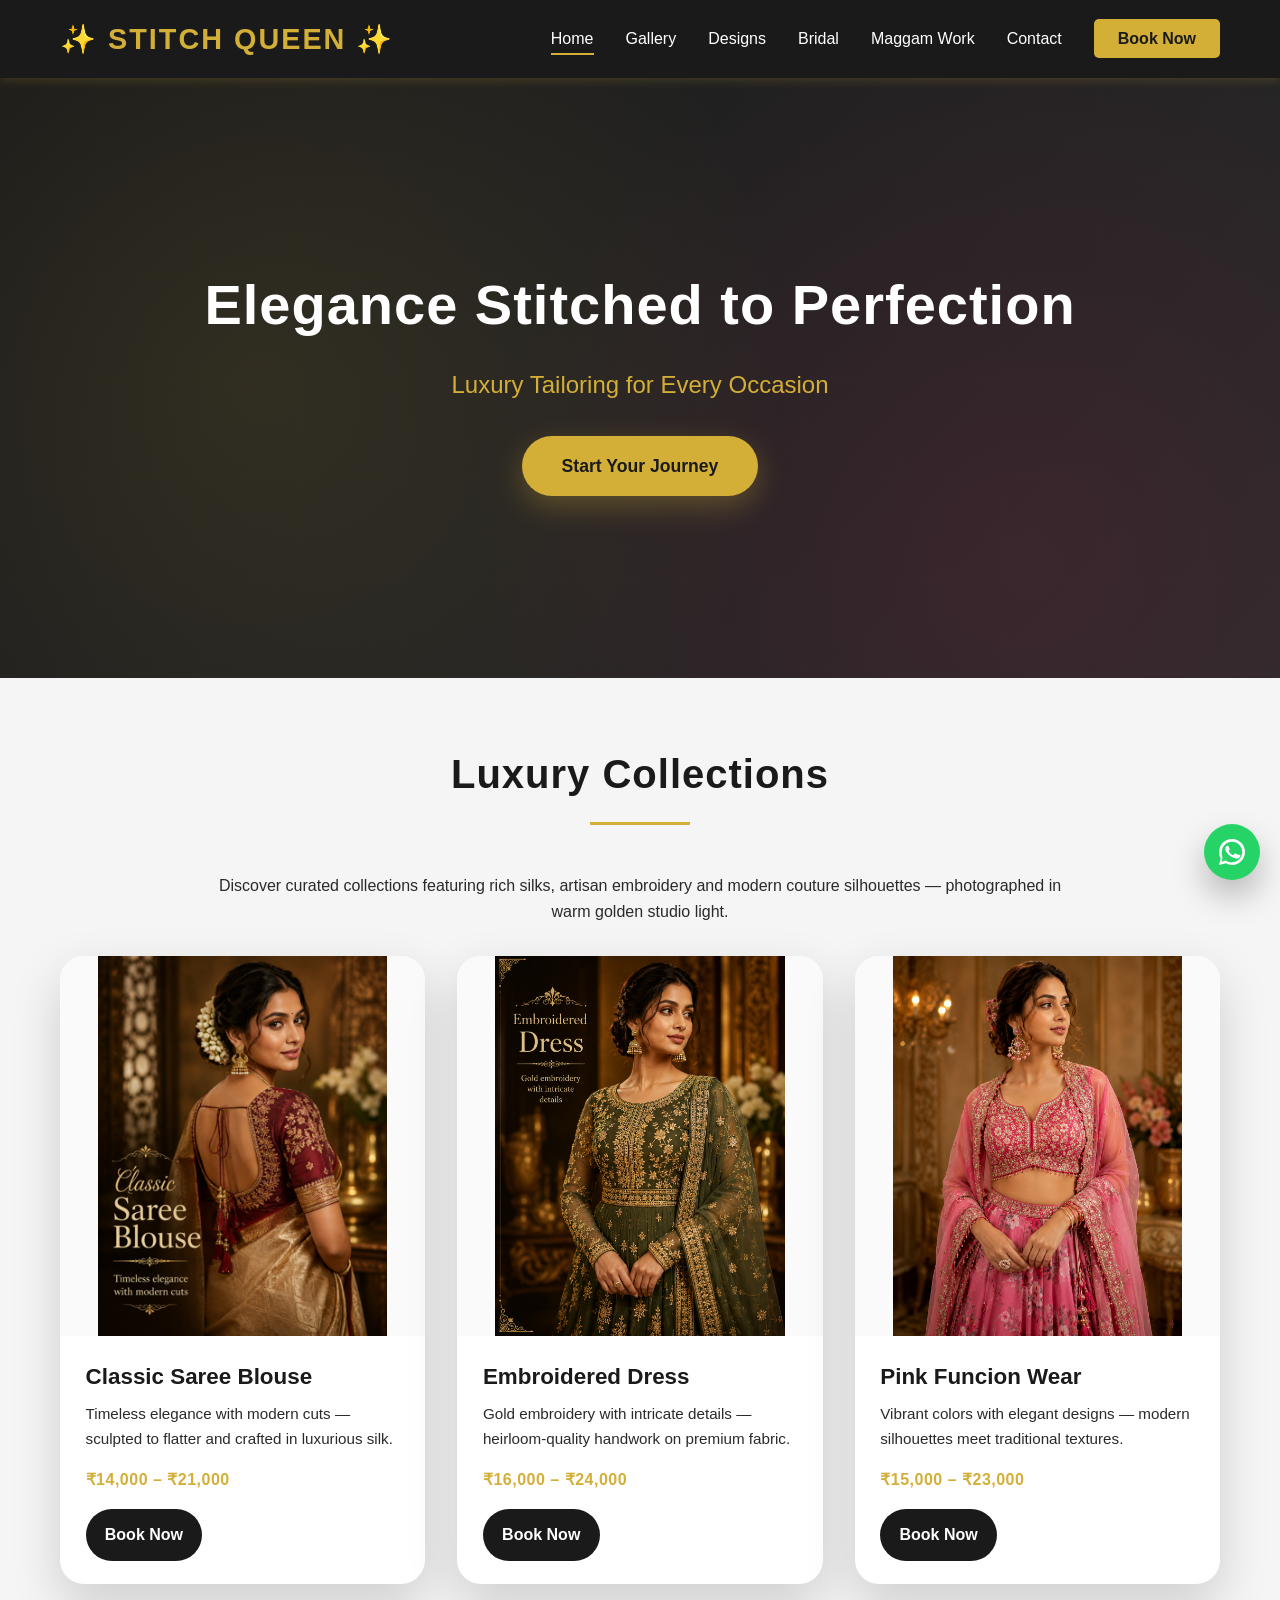
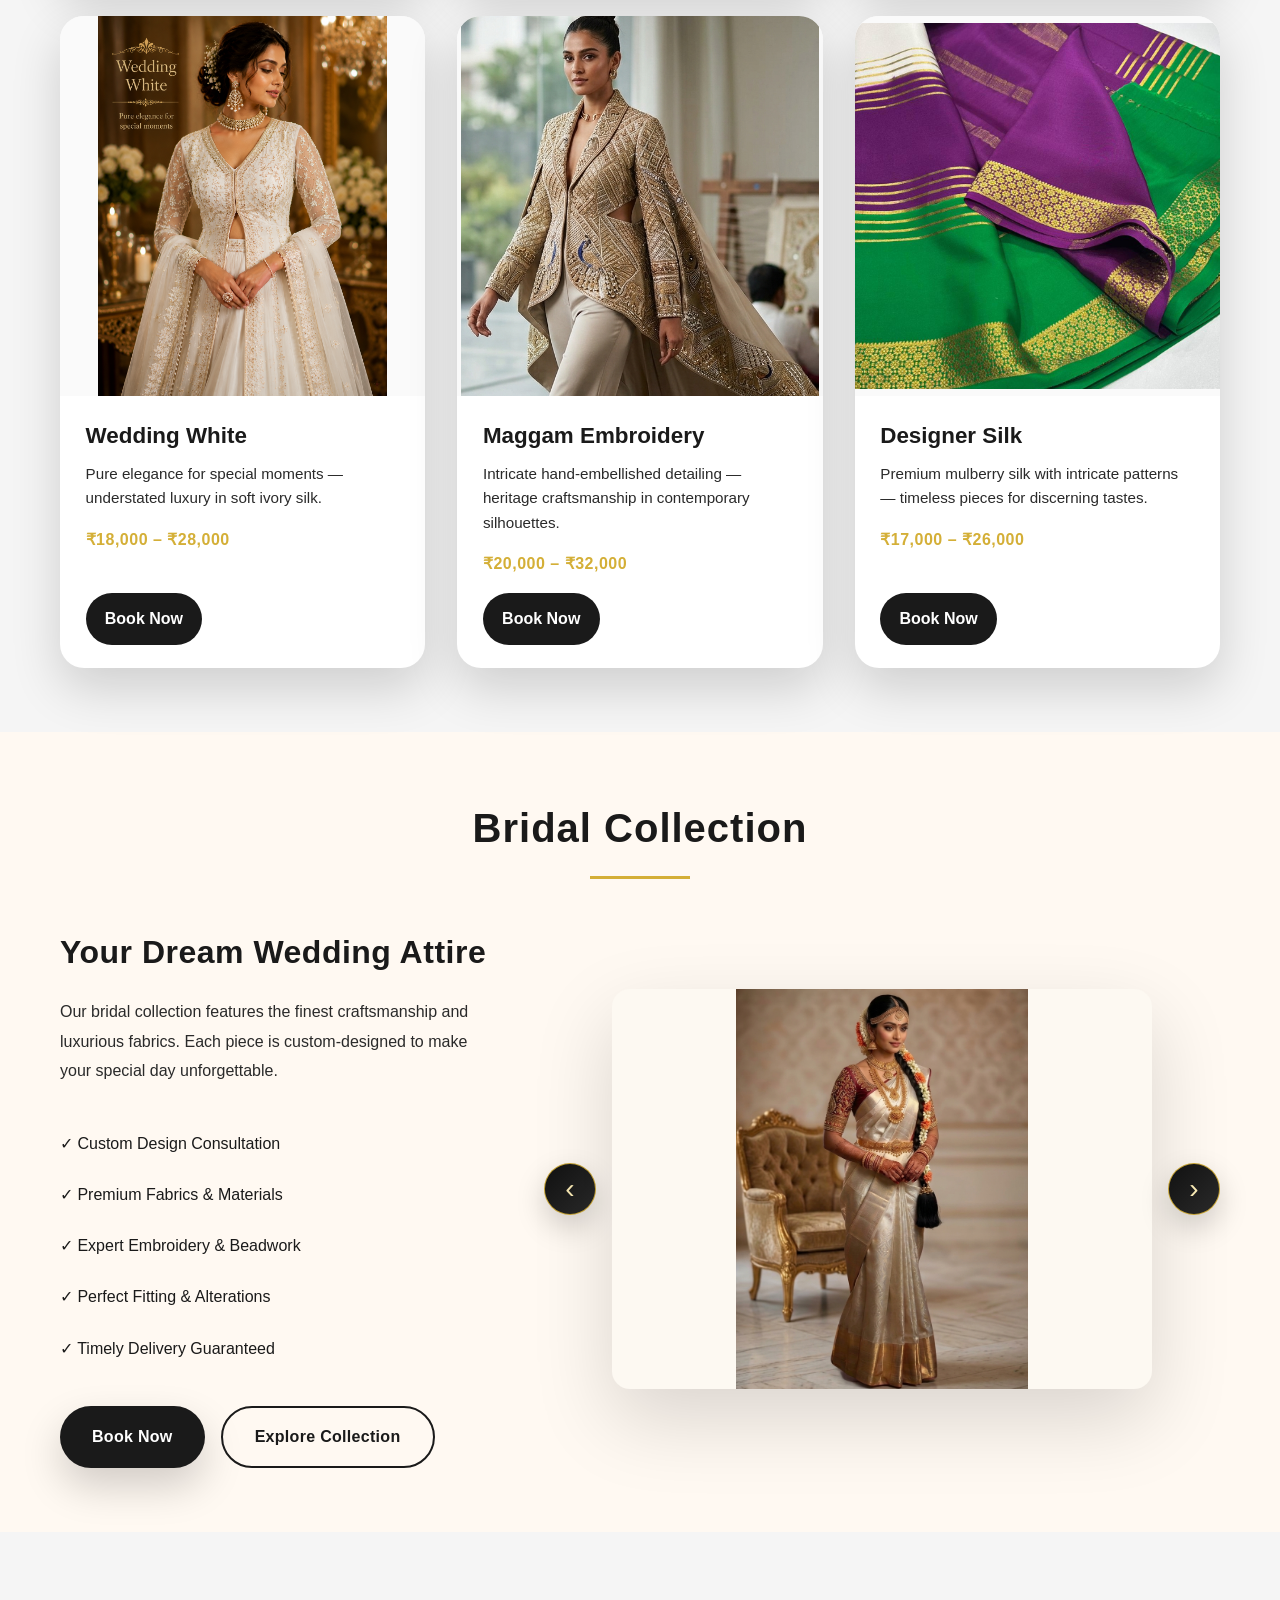
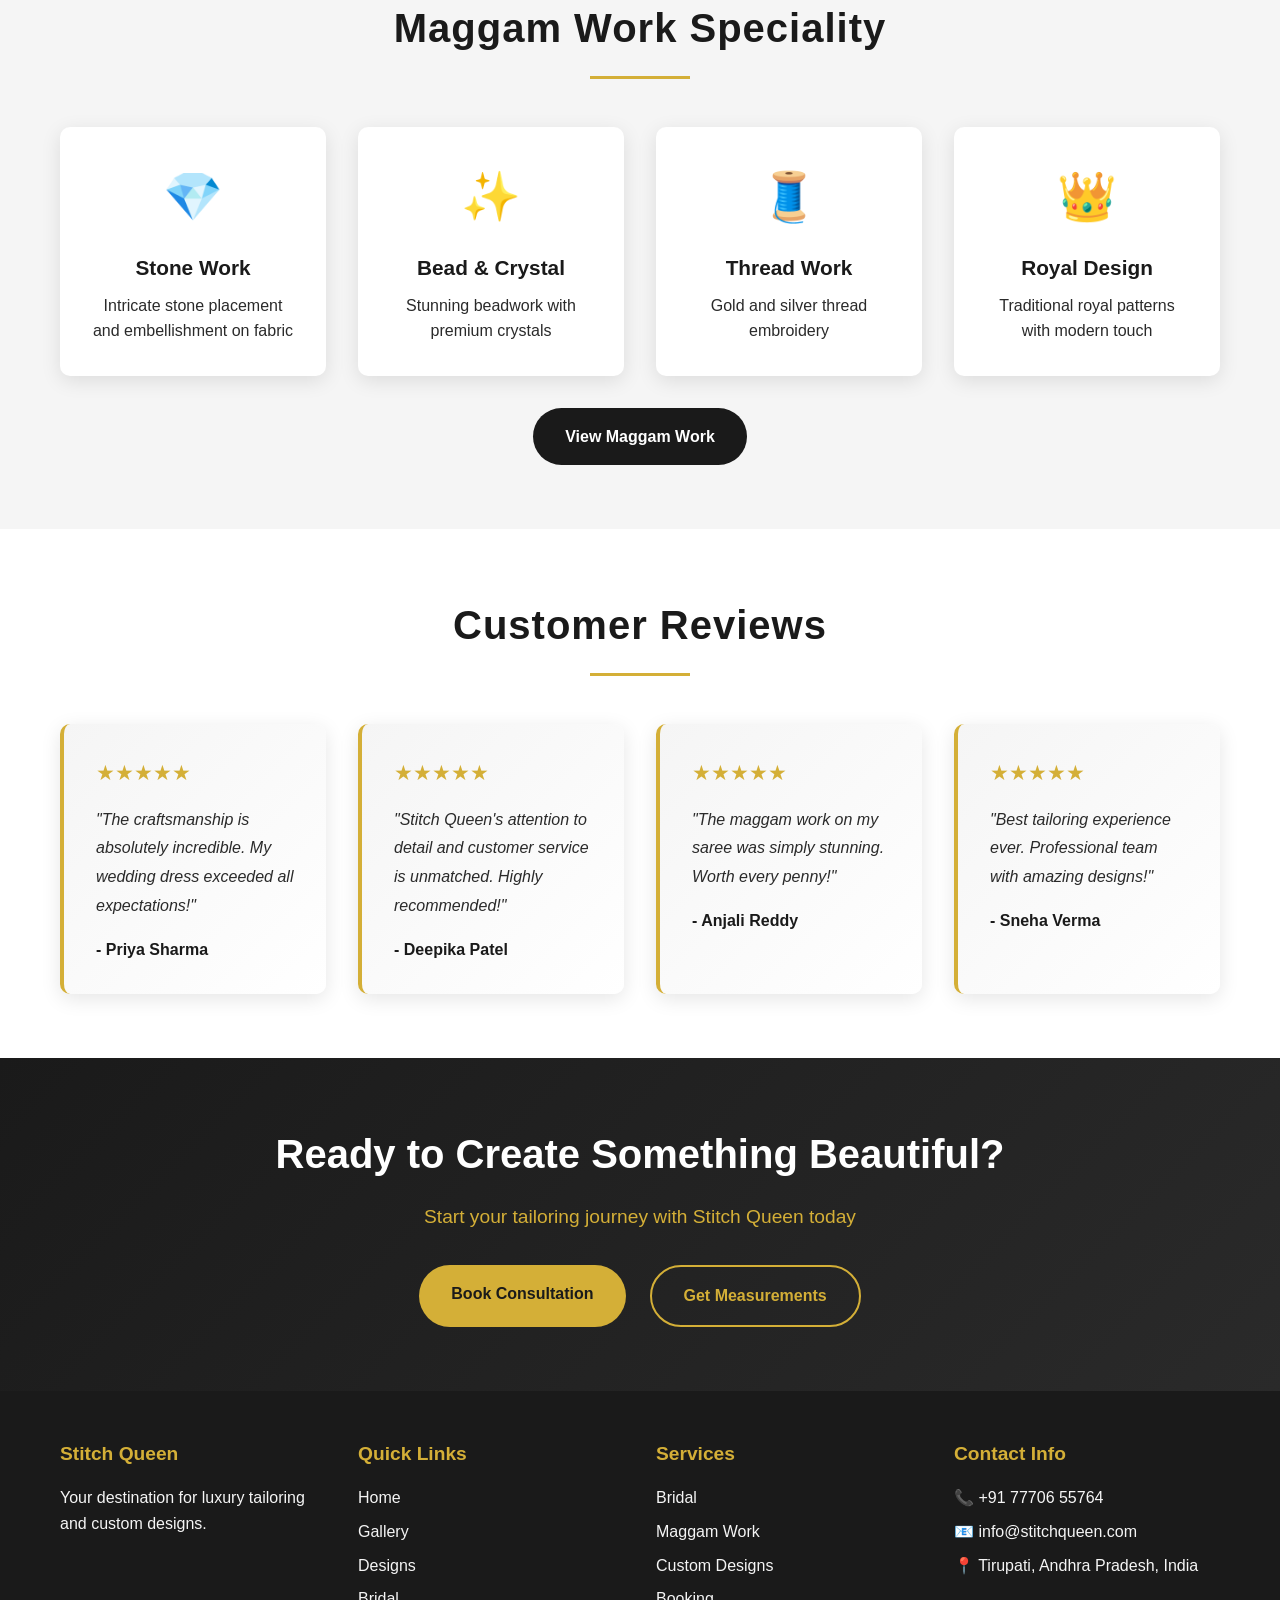
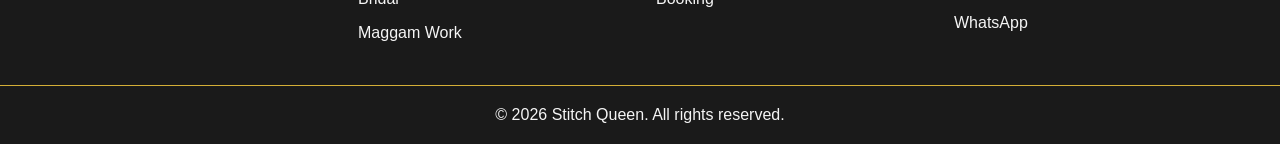
==== commit 8d0bb705: "Remove About FAQ Privacy Terms pages" ====
--- a/frontend/index.html
+++ b/frontend/index.html
@@ -9,10 +9,10 @@
     <meta property="og:title" content="Stitch Queen - Luxury Tailoring Boutique">
     <meta property="og:description" content="Premium custom tailoring, bridal wear, maggam work and designer clothing from Stitch Queen in Tirupati.">
     <meta property="og:type" content="website">
-    <meta property="og:image" content="../images/favicon.svg">
+    <meta property="og:image" content="images/favicon.svg">
     <meta property="og:url" content="https://stitchqueen.example.com/index.html">
-    <link rel="icon" type="image/svg+xml" href="../images/favicon.svg">
-    <link rel="stylesheet" href="../css/style.css">
+    <link rel="icon" type="image/svg+xml" href="images/favicon.svg">
+    <link rel="stylesheet" href="css/style.css">
 </head>
 <body>
     <!-- Navigation Bar -->
@@ -23,7 +23,6 @@
             </div>
             <ul class="nav-menu">
                 <li><a href="index.html" class="nav-link active">Home</a></li>
-                <li><a href="about.html" class="nav-link">About</a></li>
                 <li><a href="gallery.html" class="nav-link">Gallery</a></li>
                 <li><a href="designs.html" class="nav-link">Designs</a></li>
                 <li><a href="bridal.html" class="nav-link">Bridal</a></li>
@@ -59,7 +58,7 @@
                 <!-- Classic Saree Blouse -->
                 <div class="trend-card fashion-card">
                     <div class="fashion-card-media" style="background-color:#f5c484;">
-                        <img class="fashion-card-image" src="../images/home/classicsareeblouse.png" alt="Classic Saree Blouse">
+                        <img class="fashion-card-image" src="images/home/classicsareeblouse.png" alt="Classic Saree Blouse">
                         <div class="fashion-card-overlay"></div>
                     </div>
                     <div class="fashion-card-content">
@@ -75,7 +74,7 @@
                 <!-- Embroidered Dress -->
                 <div class="trend-card fashion-card">
                     <div class="fashion-card-media" style="background-color:#8bc2e7;">
-                        <img class="fashion-card-image" src="../images/home/embroidereddress.png" alt="Embroidered Dress">
+                        <img class="fashion-card-image" src="images/home/embroidereddress.png" alt="Embroidered Dress">
                         <div class="fashion-card-overlay"></div>
                     </div>
                     <div class="fashion-card-content">
@@ -91,7 +90,7 @@
                 <!-- Pink Function Wear -->
                 <div class="trend-card fashion-card">
                     <div class="fashion-card-media" style="background-color:#a37493;">
-                        <img class="fashion-card-image" src="../images/home/pinkfunctionwear.png" alt="Pink Fusion Wear">
+                        <img class="fashion-card-image" src="images/home/pinkfunctionwear.png" alt="Pink Fusion Wear">
                         <div class="fashion-card-overlay"></div>
                     </div>
                     <div class="fashion-card-content">
@@ -107,7 +106,7 @@
                 <!-- Wedding White -->
                 <div class="trend-card fashion-card">
                     <div class="fashion-card-media" style="background-color:#dd7982;">
-                        <img class="fashion-card-image" src="../images/home/weddingwhite.png" alt="Wedding White Collection">
+                        <img class="fashion-card-image" src="images/home/weddingwhite.png" alt="Wedding White Collection">
                         <div class="fashion-card-overlay"></div>
                     </div>
                     <div class="fashion-card-content">
@@ -123,7 +122,7 @@
                 <!-- Maggam Embroidery -->
                 <div class="trend-card fashion-card">
                     <div class="fashion-card-media" style="background-color:#c4a69d;">
-                        <img class="fashion-card-image" src="../images/home/maggamembroidery.png" alt="Maggam Embroidery">
+                        <img class="fashion-card-image" src="images/home/maggamembroidery.png" alt="Maggam Embroidery">
                         <div class="fashion-card-overlay"></div>
                     </div>
                     <div class="fashion-card-content">
@@ -139,7 +138,7 @@
                 <!-- Designer Silk Collection -->
                 <div class="trend-card fashion-card">
                     <div class="fashion-card-media" style="background-color:#6b8e9e;">
-                        <img class="fashion-card-image" src="../images/home/designersilk.png" alt="Designer Silk Collection">
+                        <img class="fashion-card-image" src="images/home/designersilk.png" alt="Designer Silk Collection">
                         <div class="fashion-card-overlay"></div>
                     </div>
                     <div class="fashion-card-content">
@@ -181,13 +180,13 @@
                         <div class="slides-wrapper">
                             <div class="slides">
                                 <div class="slide" data-index="0">
-                                    <img src="../images/home/bridalcollection1.png" alt="Bridal Collection 1" />
+                                    <img src="images/home/bridalcollection1.png" alt="Bridal Collection 1" />
                                 </div>
                                 <div class="slide" data-index="1">
-                                    <img src="../images/home/bridalcollection2.png" alt="Bridal Collection 2" />
+                                    <img src="images/home/bridalcollection2.png" alt="Bridal Collection 2" />
                                 </div>
                                 <div class="slide" data-index="2">
-                                    <img src="../images/home/bridalcollection3.png" alt="Bridal Collection 3" />
+                                    <img src="images/home/bridalcollection3.png" alt="Bridal Collection 3" />
                                 </div>
                             </div>
                         </div>
@@ -283,10 +282,10 @@
                 <h4>Quick Links</h4>
                 <ul>
                     <li><a href="index.html">Home</a></li>
-                    <li><a href="about.html">About</a></li>
                     <li><a href="gallery.html">Gallery</a></li>
-                    <li><a href="contact.html">Contact</a></li>
-                   
+                    <li><a href="designs.html">Designs</a></li>
+                    <li><a href="bridal.html">Bridal</a></li>
+                    <li><a href="maggam.html">Maggam Work</a></li>
                 </ul>
             </div>
             <div class="footer-section">
@@ -317,7 +316,7 @@
         </svg>
     </a>
 
-    <script src="../js/script.js"></script>
+    <script src="js/script.js"></script>
 </body>
 </html>
 
--- a/frontend/css/style.css
+++ b/frontend/css/style.css
@@ -0,0 +1,1879 @@
+/* ========================================
+   STITCH QUEEN - LUXURY TAILORING CSS
+   ======================================== */
+
+/* Root Variables */
+:root {
+    --primary-black: #1a1a1a;
+    --primary-gold: #d4af37;
+    --primary-pink: #e91e63;
+    --primary-white: #ffffff;
+    --light-gray: #f5f5f5;
+    --dark-gray: #2a2a2a;
+    --transition: all 0.3s ease;
+}
+
+/* Global Styles */
+* {
+    margin: 0;
+    padding: 0;
+    box-sizing: border-box;
+}
+
+html {
+    scroll-behavior: smooth;
+}
+
+body {
+    font-family: 'Segoe UI', Tahoma, Geneva, Verdana, sans-serif;
+    color: var(--primary-black);
+    background-color: var(--primary-white);
+    line-height: 1.6;
+}
+
+.hidden {
+    display: none !important;
+}
+
+.form-message {
+    margin-bottom: 1.5rem;
+    padding: 1rem 1.25rem;
+    border-radius: 8px;
+    font-weight: 600;
+    box-shadow: 0 10px 30px rgba(0, 0, 0, 0.08);
+}
+
+.form-message.success {
+    background-color: #eafbea;
+    border: 1px solid #4caf50;
+    color: #1e4620;
+}
+
+.form-message.error {
+    background-color: #ffecec;
+    border: 1px solid #f44336;
+    color: #7f1d1d;
+}
+
+.whatsapp-float {
+    position: fixed;
+    right: 20px;
+    bottom: 20px;
+    width: 56px;
+    height: 56px;
+    background-color: #25d366;
+    border-radius: 50%;
+    display: inline-flex;
+    align-items: center;
+    justify-content: center;
+    box-shadow: 0 16px 32px rgba(0, 0, 0, 0.25);
+    color: #ffffff;
+    text-decoration: none;
+    z-index: 9999;
+    transition: transform 0.2s ease, box-shadow 0.2s ease;
+}
+
+.whatsapp-float:hover {
+    transform: translateY(-3px);
+    box-shadow: 0 20px 36px rgba(0, 0, 0, 0.3);
+}
+
+.whatsapp-float svg {
+    width: 26px;
+    height: 26px;
+}
+
+.container {
+    max-width: 1200px;
+    margin: 0 auto;
+    padding: 0 20px;
+}
+
+/* ========================================
+   NAVIGATION BAR
+   ======================================== */
+
+.navbar {
+    background-color: var(--primary-black);
+    padding: 1rem 0;
+    position: sticky;
+    top: 0;
+    z-index: 1000;
+    box-shadow: 0 2px 10px rgba(212, 175, 55, 0.2);
+}
+
+.navbar-container {
+    max-width: 1200px;
+    margin: 0 auto;
+    padding: 0 20px;
+    display: flex;
+    justify-content: space-between;
+    align-items: center;
+}
+
+.logo h1 {
+    color: var(--primary-gold);
+    font-size: 1.8rem;
+    letter-spacing: 2px;
+    font-weight: 700;
+    transition: var(--transition);
+}
+
+.logo h1:hover {
+    text-shadow: 0 0 15px rgba(212, 175, 55, 0.5);
+}
+
+.nav-menu {
+    display: flex;
+    list-style: none;
+    gap: 2rem;
+    align-items: center;
+}
+
+.nav-link {
+    color: var(--primary-white);
+    text-decoration: none;
+    font-weight: 500;
+    transition: var(--transition);
+    position: relative;
+    padding: 0.5rem 0;
+}
+
+.nav-link::after {
+    content: '';
+    position: absolute;
+    bottom: 0;
+    left: 0;
+    width: 0;
+    height: 2px;
+    background-color: var(--primary-gold);
+    transition: var(--transition);
+}
+
+.nav-link:hover::after,
+.nav-link.active::after {
+    width: 100%;
+}
+
+.nav-link:hover {
+    color: var(--primary-gold);
+}
+
+.booking-btn {
+    background-color: var(--primary-gold);
+    color: var(--primary-black);
+    padding: 0.7rem 1.5rem;
+    border-radius: 5px;
+    font-weight: 600;
+}
+
+.booking-btn:hover {
+    background-color: var(--primary-pink);
+    color: var(--primary-white);
+}
+
+/* Hamburger Menu */
+.hamburger {
+    display: none;
+    flex-direction: column;
+    cursor: pointer;
+}
+
+.hamburger span {
+    width: 25px;
+    height: 3px;
+    background-color: var(--primary-gold);
+    margin: 5px 0;
+    transition: var(--transition);
+    border-radius: 3px;
+}
+
+/* ========================================
+   HERO SECTION
+   ======================================== */
+
+.hero {
+    height: 600px;
+    background: linear-gradient(135deg, var(--primary-black) 0%, var(--dark-gray) 100%);
+    display: flex;
+    align-items: center;
+    justify-content: center;
+    position: relative;
+    overflow: hidden;
+}
+
+.hero::before {
+    content: '';
+    position: absolute;
+    top: 0;
+    left: 0;
+    right: 0;
+    bottom: 0;
+    background: radial-gradient(circle at 20% 50%, rgba(212, 175, 55, 0.1) 0%, transparent 50%),
+                radial-gradient(circle at 80% 80%, rgba(233, 30, 99, 0.1) 0%, transparent 50%);
+    animation: gradientShift 8s ease-in-out infinite;
+}
+
+@keyframes gradientShift {
+    0%, 100% { opacity: 1; }
+    50% { opacity: 0.7; }
+}
+
+.hero-content {
+    position: relative;
+    z-index: 2;
+    text-align: center;
+    color: var(--primary-white);
+    animation: fadeInUp 1s ease-out;
+}
+
+@keyframes fadeInUp {
+    from {
+        opacity: 0;
+        transform: translateY(30px);
+    }
+    to {
+        opacity: 1;
+        transform: translateY(0);
+    }
+}
+
+.hero-title {
+    font-size: 3.5rem;
+    font-weight: 700;
+    margin-bottom: 1rem;
+    letter-spacing: 1px;
+}
+
+.hero-subtitle {
+    font-size: 1.5rem;
+    margin-bottom: 2rem;
+    color: var(--primary-gold);
+    font-weight: 300;
+}
+
+.hero-btn {
+    display: inline-block;
+    background-color: var(--primary-gold);
+    color: var(--primary-black);
+    padding: 1rem 2.5rem;
+    text-decoration: none;
+    border-radius: 50px;
+    font-weight: 600;
+    font-size: 1.1rem;
+    transition: var(--transition);
+    box-shadow: 0 10px 30px rgba(212, 175, 55, 0.3);
+}
+
+.hero-btn:hover {
+    background-color: var(--primary-pink);
+    color: var(--primary-white);
+    transform: translateY(-3px);
+    box-shadow: 0 15px 40px rgba(233, 30, 99, 0.4);
+}
+
+.hero-overlay {
+    position: absolute;
+    top: 0;
+    left: 0;
+    right: 0;
+    bottom: 0;
+    background: url('data:image/svg+xml,<svg width="100" height="100" xmlns="http://www.w3.org/2000/svg"><defs><pattern id="grid" width="100" height="100" patternUnits="userSpaceOnUse"><path d="M 100 0 L 0 0 0 100" fill="none" stroke="rgba(212,175,55,0.05)" stroke-width="1"/></pattern></defs><rect width="100%" height="100%" fill="url(%23grid)"/></svg>');
+    opacity: 0.3;
+}
+
+/* ========================================
+   SECTION STYLING
+   ======================================== */
+
+section {
+    padding: 4rem 0;
+}
+
+.section-title {
+    text-align: center;
+    font-size: 2.5rem;
+    margin-bottom: 3rem;
+    color: var(--primary-black);
+    position: relative;
+    font-weight: 700;
+    letter-spacing: 1px;
+}
+
+.section-title::after {
+    content: '';
+    display: block;
+    width: 100px;
+    height: 3px;
+    background-color: var(--primary-gold);
+    margin: 1rem auto;
+}
+
+/* ========================================
+   TRENDING DESIGNS SECTION
+   ======================================== */
+
+.trending-section {
+    background-color: var(--light-gray);
+}
+
+.trending-grid {
+    display: grid;
+    grid-template-columns: repeat(auto-fit, minmax(320px, 1fr));
+    gap: 2rem;
+    justify-items: center;
+}
+
+/* Designs page specific overrides and design-card styles */
+.designs-gallery .trending-grid {
+    display: grid;
+    grid-template-columns: repeat(3, 373px);
+    justify-content: center;
+    gap: 22px;
+}
+
+.designs-gallery .design-card {
+    width: 373px;
+    height: 393px;
+    overflow: hidden;
+    border-radius: 20px;
+    background: linear-gradient(180deg, #fff, #fcfbfa);
+    box-shadow: 0 10px 30px rgba(0,0,0,0.12), inset 0 1px 0 rgba(255,255,255,0.6);
+    transition: transform 0.38s cubic-bezier(.2,.9,.3,1), box-shadow 0.38s ease;
+    display: flex;
+    align-items: center;
+    justify-content: center;
+    position: relative;
+    cursor: pointer;
+}
+
+.designs-gallery .design-card img.design-img {
+    width: 100%;
+    height: 100%;
+    object-fit: contain;
+    object-position: center;
+    display: block;
+    transition: transform 0.7s cubic-bezier(0.2,0.8,0.2,1);
+    -webkit-user-drag: none;
+}
+
+.designs-gallery .design-card::after {
+    content: '';
+    position: absolute;
+    inset: 0;
+    background: linear-gradient(180deg, rgba(0,0,0,0.0) 55%, rgba(0,0,0,0.18) 100%);
+    opacity: 0;
+    transition: opacity 0.36s ease;
+}
+
+.designs-gallery .design-card:hover::after,
+.designs-gallery .design-card:focus-within::after {
+    opacity: 1;
+}
+
+.designs-gallery .design-card:hover img.design-img,
+.designs-gallery .design-card:focus-within img.design-img {
+    transform: scale(1.06);
+}
+
+/* Overlay for title and description */
+.designs-gallery .design-overlay {
+    position: absolute;
+    left: 0;
+    right: 0;
+    bottom: 0;
+    padding: 14px 16px;
+    background: linear-gradient(180deg, rgba(0,0,0,0.0) 0%, rgba(0,0,0,0.55) 100%);
+    color: #fff;
+    opacity: 0;
+    transform: translateY(6px);
+    transition: opacity 280ms ease, transform 280ms ease;
+    display: flex;
+    flex-direction: column;
+    gap: 6px;
+}
+
+.designs-gallery .design-title {
+    margin: 0;
+    font-size: 1.05rem;
+    font-weight: 700;
+    color: var(--primary-gold);
+    letter-spacing: 0.02em;
+}
+
+.designs-gallery .design-desc {
+    margin: 0;
+    font-size: 0.92rem;
+    color: rgba(255,255,255,0.94);
+    line-height: 1.2;
+}
+
+/* Reveal overlay on hover/focus for desktop */
+.designs-gallery .design-card:hover .design-overlay,
+.designs-gallery .design-card:focus-within .design-overlay {
+    opacity: 1;
+    transform: translateY(0);
+}
+
+/* Always show overlay on small screens for readability */
+@media (max-width: 640px) {
+    .designs-gallery .design-overlay {
+        opacity: 1;
+        transform: translateY(0);
+        background: linear-gradient(180deg, rgba(0,0,0,0.25) 0%, rgba(0,0,0,0.6) 100%);
+    }
+    .designs-gallery .design-title { font-size: 1rem; }
+    .designs-gallery .design-desc { font-size: 0.9rem; }
+}
+
+.designs-gallery .design-card:focus {
+    outline: 2px solid rgba(212,175,55,0.16);
+    outline-offset: 6px;
+}
+
+/* Modal styles */
+.design-modal {
+    position: fixed;
+    inset: 0;
+    display: none;
+    align-items: center;
+    justify-content: center;
+    z-index: 1200;
+}
+.design-modal[aria-hidden="false"] { display: flex; }
+
+.design-modal-backdrop {
+    position: absolute;
+    inset: 0;
+    background: rgba(10,10,10,0.6);
+    backdrop-filter: blur(4px);
+    transition: opacity 240ms ease;
+}
+
+.design-modal-panel {
+    position: relative;
+    max-width: 92vw;
+    max-height: 90vh;
+    padding: 18px;
+    border-radius: 16px;
+    box-shadow: 0 30px 80px rgba(0,0,0,0.35);
+    background: linear-gradient(180deg,#ffffff,#fffaf8);
+    transform: translateY(24px) scale(.98);
+    transition: transform 260ms cubic-bezier(.2,.9,.3,1), opacity 220ms ease;
+    z-index: 5;
+}
+
+.design-modal[aria-hidden="false"] .design-modal-panel {
+    transform: translateY(0) scale(1);
+}
+
+.design-modal-content {
+    display: flex;
+    align-items: center;
+    justify-content: center;
+    max-width: 100%;
+    max-height: 100%;
+}
+
+.design-modal-content img {
+    max-width: 100%;
+    max-height: 80vh;
+    object-fit: contain;
+    object-position: center;
+    border-radius: 8px;
+    display: block;
+}
+
+.design-modal-close {
+    position: absolute;
+    right: 10px;
+    top: 8px;
+    background: rgba(0,0,0,0.7);
+    color: #fff;
+    border: none;
+    width: 40px;
+    height: 40px;
+    border-radius: 999px;
+    font-size: 18px;
+    cursor: pointer;
+    z-index: 10;
+    display: inline-flex;
+    align-items: center;
+    justify-content: center;
+}
+
+/* Responsive adjustments */
+@media (max-width: 1100px) {
+    .designs-gallery .trending-grid { grid-template-columns: repeat(2, minmax(300px, 1fr)); }
+}
+
+@media (max-width: 640px) {
+    .designs-gallery .trending-grid { grid-template-columns: 1fr; gap: 16px; }
+    .designs-gallery .design-card { width: 100%; height: 340px; max-width: none; }
+    .design-modal-panel { padding: 12px; }
+}
+
+.fashion-card,
+.trend-card {
+    width: 100%;
+    max-width: 540px;
+    height: auto;
+    background-color: var(--primary-white);
+    border-radius: 24px;
+    overflow: hidden;
+    box-shadow: 0 20px 50px rgba(0, 0, 0, 0.16);
+    transition: transform 0.4s ease, box-shadow 0.4s ease;
+    cursor: pointer;
+    display: flex;
+    flex-direction: column;
+}
+
+.fashion-card:hover,
+.trend-card:hover {
+    transform: translateY(-10px);
+    box-shadow: 0 28px 70px rgba(0, 0, 0, 0.22);
+}
+
+.fashion-card-media,
+.trend-image {
+    width: 100%;
+    height: 380px;
+    overflow: hidden;
+    position: relative;
+    background: linear-gradient(135deg, rgba(212, 175, 55, 0.05), rgba(0,0,0,0.05));
+    display: flex;
+    align-items: center;
+    justify-content: center;
+}
+
+.fashion-card-image,
+.trend-image img {
+    width: 100%;
+    height: 100%;
+    object-fit: contain;
+    object-position: center;
+    transition: transform 0.7s cubic-bezier(0.25, 0.46, 0.45, 0.94);
+    display: block;
+    background-color: #fafafa;
+}
+
+.fashion-card:hover .fashion-card-image,
+.trend-card:hover .trend-image img {
+    transform: scale(1.12);
+}
+
+.fashion-card-content,
+.trend-content {
+    padding: 1.4rem 1.6rem;
+    display: flex;
+    flex-direction: column;
+    justify-content: space-between;
+    flex-grow: 1;
+}
+
+.fashion-card-content h3,
+.trend-content h3 {
+    font-size: 1.4rem;
+    margin-bottom: 0.5rem;
+    color: var(--primary-black);
+}
+
+.fashion-card-content p,
+.trend-content p {
+    color: var(--dark-gray);
+    margin-bottom: 1rem;
+    font-size: 0.95rem;
+    line-height: 1.6;
+}
+
+.fashion-card-tag,
+.trend-price {
+    display: inline-block;
+    color: var(--primary-gold);
+    font-weight: 700;
+    letter-spacing: 0.5px;
+    margin-bottom: 1rem;
+}
+
+.fashion-card-footer,
+.trend-content .trend-btn {
+    margin-top: auto;
+}
+
+.fashion-card-footer a,
+.trend-btn {
+    display: inline-flex;
+    align-items: center;
+    justify-content: center;
+    background-color: var(--primary-black);
+    color: var(--primary-white);
+    padding: 0.85rem 1.2rem;
+    border-radius: 999px;
+    font-weight: 600;
+    text-decoration: none;
+    transition: background-color 0.3s ease, transform 0.3s ease;
+}
+
+.fashion-card-footer a:hover,
+.trend-btn:hover {
+    background-color: var(--primary-gold);
+    color: var(--primary-black);
+    transform: translateY(-2px);
+}
+
+.fashion-card-overlay {
+    position: absolute;
+    inset: 0;
+    background: linear-gradient(180deg, rgba(0,0,0,0) 40%, rgba(0,0,0,0.55) 100%);
+    opacity: 0;
+    transition: opacity 0.4s ease;
+}
+
+.fashion-card:hover .fashion-card-overlay {
+    opacity: 1;
+}
+
+.fashion-card-body {
+    position: relative;
+    z-index: 1;
+}
+
+.gallery-grid {
+    display: grid;
+    grid-template-columns: repeat(auto-fit, minmax(280px, 1fr));
+    gap: 2rem;
+    justify-items: center;
+}
+
+.gallery-item {
+    display: flex;
+    justify-content: center;
+}
+
+.gallery-item .fashion-card {
+    width: 100%;
+    max-width: 320px;
+}
+
+.gallery-overlay-text {
+    color: var(--primary-white);
+    text-align: center;
+    padding: 1rem;
+}
+
+.gallery-overlay-text h3 {
+    font-size: 1.4rem;
+    margin-bottom: 0.35rem;
+}
+
+/* Responsive adjustments for premium fashion cards */
+@media (max-width: 780px) {
+    .fashion-card,
+    .trend-card {
+        width: 100%;
+        height: auto;
+        display: flex;
+        flex-direction: column;
+        max-width: 100%;
+    }
+
+    .fashion-card-media,
+    .trend-image {
+        height: 320px;
+    }
+
+    .trending-grid,
+    .gallery-grid {
+        grid-template-columns: repeat(auto-fit, minmax(240px, 1fr));
+        gap: 1.5rem;
+    }
+}
+
+@media (max-width: 480px) {
+    .fashion-card-media,
+    .trend-image {
+        height: 280px;
+    }
+
+    .trending-grid,
+    .gallery-grid {
+        grid-template-columns: 1fr;
+        gap: 1.25rem;
+    }
+
+    .fashion-card-content,
+    .trend-content {
+        padding: 1.2rem 1rem;
+    }
+}
+
+@media (max-width: 480px) {
+    .fashion-card-media,
+    .trend-image {
+        height: 60vw;
+    }
+
+    .trending-grid,
+    .gallery-grid {
+        grid-template-columns: repeat(auto-fit, minmax(200px, 1fr));
+        gap: 1rem;
+    }
+}
+
+@media (max-width: 420px) {
+    .hero-title { font-size: 2rem; }
+    .hero-subtitle { font-size: 1rem; }
+    .fashion-card-media { height: 65vw; }
+    .fashion-card-content { padding: 1rem; }
+}
+
+.trend-btn {
+    display: inline-block;
+    background-color: var(--primary-black);
+    color: var(--primary-white);
+    padding: 0.6rem 1.2rem;
+    text-decoration: none;
+    border-radius: 5px;
+    transition: var(--transition);
+    font-weight: 600;
+}
+
+.trend-btn:hover {
+    background-color: var(--primary-gold);
+    color: var(--primary-black);
+}
+
+/* ========================================
+   BRIDAL SECTION
+   ======================================== */
+
+.bridal-section {
+    background-color: #fff9f2;
+    padding: 4rem 0;
+}
+
+.bridal-content {
+    display: grid;
+    grid-template-columns: 1.1fr 0.9fr;
+    gap: 3rem;
+    align-items: center;
+}
+
+.bridal-text {
+    max-width: 620px;
+}
+
+.bridal-text h3,
+.bridal-text .section-subtitle {
+    color: var(--primary-black);
+}
+
+.bridal-text .section-subtitle {
+    display: block;
+    font-size: 2rem;
+    font-weight: 700;
+    letter-spacing: 0.5px;
+    margin-bottom: 1.2rem;
+}
+
+.bridal-text p {
+    color: var(--dark-gray);
+    margin-bottom: 2rem;
+    line-height: 1.85;
+    font-size: 1.05rem;
+}
+
+.bridal-features {
+    list-style: none;
+    margin-bottom: 2rem;
+    padding-left: 0;
+}
+
+.bridal-features li {
+    padding: 0.8rem 0;
+    color: var(--primary-black);
+    font-weight: 500;
+    display: flex;
+    align-items: center;
+    gap: 0.75rem;
+    transition: color 0.3s ease, transform 0.3s ease;
+}
+
+.bridal-features li:hover {
+    color: var(--primary-gold);
+    transform: translateX(6px);
+}
+
+.bridal-actions {
+    display: flex;
+    flex-wrap: wrap;
+    gap: 1rem;
+}
+
+.bridal-btn {
+    display: inline-flex;
+    align-items: center;
+    justify-content: center;
+    padding: 1rem 2rem;
+    border-radius: 50px;
+    font-weight: 700;
+    letter-spacing: 0.3px;
+    text-decoration: none;
+    transition: var(--transition);
+}
+
+.bridal-btn.primary {
+    background-color: var(--primary-black);
+    color: var(--primary-white);
+    box-shadow: 0 18px 40px rgba(0, 0, 0, 0.18);
+}
+
+.bridal-btn.secondary {
+    background-color: transparent;
+    color: var(--primary-black);
+    border: 2px solid var(--primary-black);
+}
+
+.bridal-btn.primary:hover,
+.bridal-btn.secondary:hover {
+    transform: translateY(-3px);
+}
+
+.bridal-btn.primary:hover {
+    background-color: var(--primary-gold);
+    color: var(--primary-black);
+}
+
+.bridal-btn.secondary:hover {
+    background-color: var(--primary-black);
+    color: var(--primary-white);
+}
+
+.bridal-image {
+    display: flex;
+    justify-content: flex-end;
+}
+
+.bridal-image-card {
+    width: 100%;
+    max-width: 480px;
+    height: 560px;
+    border-radius: 28px;
+    overflow: hidden;
+    box-shadow: 0 28px 70px rgba(0, 0, 0, 0.24);
+    position: relative;
+    background: linear-gradient(135deg, rgba(212, 175, 55, 0.1), rgba(0,0,0,0.1));
+}
+
+.bridal-image-card::before {
+    content: '';
+    position: absolute;
+    inset: 0;
+    background: radial-gradient(circle at top right, rgba(212, 175, 55, 0.2), transparent 40%);
+    pointer-events: none;
+    z-index: 1;
+}
+
+.bridal-image-card img {
+    width: 100%;
+    height: 100%;
+    object-fit: cover;
+    object-position: center top;
+    display: block;
+    transition: transform 0.7s ease, filter 0.7s ease;
+}
+
+.bridal-image-card:hover img {
+    transform: scale(1.05);
+    filter: brightness(1.02) saturate(1.08);
+}
+
+.bridal-image-card:hover {
+    transform: translateY(-6px);
+}
+
+.bridal-image-card,
+.bridal-btn,
+.bridal-features li {
+    transition: var(--transition);
+}
+
+    /* Bridal Collection card overrides */
+    .bridal-collection-grid {
+        display: grid;
+        grid-template-columns: repeat(3, 369px);
+        gap: 1.8rem;
+        justify-content: center;
+        margin-top: 2rem;
+    }
+
+    .bridal-collection-grid .style-card-placeholder {
+        display: none;
+    }
+
+    .bridal-collection-grid .trend-card {
+        width: 369px;
+        max-width: 100%;
+        border-radius: 20px;
+        overflow: hidden;
+        box-shadow: 0 18px 48px rgba(0, 0, 0, 0.18);
+        transition: transform 0.32s ease, box-shadow 0.32s ease;
+        background-color: #fff;
+    }
+
+    .bridal-collection-grid .trend-card:hover {
+        transform: translateY(-8px);
+        box-shadow: 0 26px 68px rgba(0, 0, 0, 0.22);
+    }
+
+    .bridal-collection-grid .fashion-card-media {
+        height: 399px;
+        min-height: 399px;
+        display: flex;
+        align-items: center;
+        justify-content: center;
+        background: #faf8f5;
+    }
+
+    .bridal-collection-grid .fashion-card-image {
+        width: 100%;
+        height: 100%;
+        object-fit: contain;
+        object-position: center;
+        display: block;
+        transition: transform 0.55s ease;
+    }
+
+    .bridal-collection-grid .trend-card:hover .fashion-card-image {
+        transform: scale(1.03);
+    }
+
+    .bridal-collection-grid .fashion-card-content {
+        padding: 1.3rem 1.35rem 1.4rem;
+    }
+
+    .bridal-collection-grid .fashion-card-body h3 {
+        font-size: 1.15rem;
+        margin-bottom: 0.55rem;
+        color: var(--primary-black);
+    }
+
+    .bridal-collection-grid .fashion-card-body p {
+        color: var(--dark-gray);
+        margin-bottom: 1rem;
+        min-height: 3rem;
+    }
+
+    .bridal-collection-grid .fashion-card-tag {
+        color: var(--primary-gold);
+        font-weight: 700;
+        margin-bottom: 1rem;
+        display: inline-block;
+    }
+
+    .bridal-collection-grid .fashion-card-footer a {
+        background-color: var(--primary-black);
+        color: var(--primary-white);
+        border-radius: 999px;
+        padding: 0.9rem 1.4rem;
+        display: inline-flex;
+        justify-content: center;
+        width: 100%;
+    }
+
+    .bridal-collection-grid .fashion-card-footer a:hover {
+        background-color: var(--primary-gold);
+        color: var(--primary-black);
+    }
+
+    @media (max-width: 1160px) {
+        .bridal-collection-grid {
+            grid-template-columns: repeat(2, minmax(320px, 1fr));
+        }
+    }
+
+    @media (max-width: 780px) {
+        .bridal-collection-grid {
+            grid-template-columns: 1fr;
+        }
+
+        .bridal-collection-grid .trend-card {
+            width: 100%;
+        }
+
+        .bridal-collection-grid .fashion-card-media {
+            height: 360px;
+        }
+    }
+    
+
+    .bridal-text p {
+        font-size: 1rem;
+    }
+
+    .bridal-image-card {
+        max-width: 100%;
+        height: auto;
+        aspect-ratio: 480 / 560;
+    }
+
+
+@keyframes float {
+    0%, 100% { transform: translateY(0px); }
+    50% { transform: translateY(-20px); }
+}
+
+/* ========================================
+   MAGGAM WORK SECTION
+   ======================================== */
+
+.maggam-section {
+    background-color: var(--light-gray);
+    text-align: center;
+}
+
+.maggam-grid {
+    display: grid;
+    grid-template-columns: repeat(auto-fit, minmax(250px, 1fr));
+    gap: 2rem;
+    margin-bottom: 2rem;
+}
+
+.maggam-item {
+    background-color: var(--primary-white);
+    padding: 2rem;
+    border-radius: 10px;
+    box-shadow: 0 5px 20px rgba(0, 0, 0, 0.1);
+    transition: var(--transition);
+    cursor: pointer;
+}
+
+.maggam-item:hover {
+    transform: translateY(-10px);
+    box-shadow: 0 15px 40px rgba(212, 175, 55, 0.2);
+}
+
+.maggam-icon {
+    font-size: 3rem;
+    margin-bottom: 1rem;
+    animation: bounce 2s ease-in-out infinite;
+}
+
+@keyframes bounce {
+    0%, 100% { transform: translateY(0); }
+    50% { transform: translateY(-15px); }
+}
+
+.maggam-item h3 {
+    color: var(--primary-black);
+    margin-bottom: 0.5rem;
+    font-size: 1.3rem;
+}
+
+.maggam-item p {
+    color: var(--dark-gray);
+}
+
+.view-more-btn {
+    display: inline-block;
+    background-color: var(--primary-black);
+    color: var(--primary-white);
+    padding: 1rem 2rem;
+    text-decoration: none;
+    border-radius: 50px;
+    font-weight: 600;
+    transition: var(--transition);
+}
+
+.view-more-btn:hover {
+    background-color: var(--primary-gold);
+    color: var(--primary-black);
+}
+
+/* ========================================
+   MAGGAM COLLECTION GRID (cards only)
+   ======================================== */
+
+.maggam-collection-grid {
+    display: grid;
+    grid-template-columns: repeat(3, 369px);
+    gap: 1.8rem;
+    justify-content: center;
+    margin-top: 1.6rem;
+}
+
+.maggam-collection-grid .trend-card {
+    width: 369px;
+    border-radius: 16px;
+    overflow: hidden;
+    box-shadow: 0 16px 48px rgba(0,0,0,0.14);
+    transition: transform 0.32s ease, box-shadow 0.32s ease;
+    background: #fff;
+}
+
+.maggam-collection-grid .trend-card:hover {
+    transform: translateY(-8px);
+    box-shadow: 0 28px 78px rgba(0,0,0,0.22);
+}
+
+.maggam-collection-grid .fashion-card-media {
+    height: 407px;
+    min-height: 407px;
+    display: flex;
+    align-items: center;
+    justify-content: center;
+    background: #fbfaf9;
+}
+
+.maggam-collection-grid .fashion-card-image {
+    width: 100%;
+    height: 100%;
+    object-fit: contain;
+    object-position: center;
+    display: block;
+    transition: transform 0.5s ease;
+}
+
+.maggam-collection-grid .trend-card:hover .fashion-card-image {
+    transform: scale(1.03);
+}
+
+.maggam-collection-grid .fashion-card-content {
+    padding: 1.1rem 1.25rem;
+}
+
+.maggam-collection-grid .fashion-card-body h3 { font-size: 1.1rem; margin-bottom: 0.4rem; }
+.maggam-collection-grid .fashion-card-body p { color: var(--dark-gray); margin-bottom: 0.6rem; min-height: 2.6rem; }
+.maggam-collection-grid .fashion-card-tag { color: var(--primary-gold); font-weight:700; display:inline-block; margin-bottom:0.6rem; }
+.maggam-collection-grid .fashion-card-footer a { width:100%; border-radius:999px; padding:0.85rem 1.2rem; background:var(--primary-black); color:var(--primary-white); display:inline-flex; align-items:center; justify-content:center; }
+.maggam-collection-grid .fashion-card-footer a:hover { background:var(--primary-gold); color:var(--primary-black); }
+
+@media (max-width: 1160px) {
+    .maggam-collection-grid { grid-template-columns: repeat(2, minmax(320px, 1fr)); }
+}
+
+@media (max-width: 780px) {
+    .maggam-collection-grid { grid-template-columns: 1fr; }
+    .maggam-collection-grid .trend-card { width: 100%; }
+    .maggam-collection-grid .fashion-card-media { height: 360px; }
+}
+
+/* ========================================
+   REVIEWS SECTION
+   ======================================== */
+
+.reviews-section {
+    background-color: var(--primary-white);
+}
+
+.reviews-grid {
+    display: grid;
+    grid-template-columns: repeat(auto-fit, minmax(250px, 1fr));
+    gap: 2rem;
+}
+
+.review-card {
+    background: linear-gradient(135deg, var(--light-gray) 0%, var(--primary-white) 100%);
+    padding: 2rem;
+    border-radius: 10px;
+    border-left: 4px solid var(--primary-gold);
+    box-shadow: 0 5px 20px rgba(0, 0, 0, 0.1);
+    transition: var(--transition);
+}
+
+.review-card:hover {
+    transform: translateX(10px);
+    box-shadow: 0 10px 30px rgba(212, 175, 55, 0.3);
+}
+
+.stars {
+    color: var(--primary-gold);
+    font-size: 1.3rem;
+    margin-bottom: 1rem;
+}
+
+.review-text {
+    color: var(--dark-gray);
+    font-style: italic;
+    margin-bottom: 1rem;
+    line-height: 1.8;
+}
+
+.review-author {
+    color: var(--primary-black);
+    font-weight: 600;
+}
+
+/* ========================================
+   CTA SECTION
+   ======================================== */
+
+.cta-section {
+    background: linear-gradient(135deg, var(--primary-black) 0%, var(--dark-gray) 100%);
+    color: var(--primary-white);
+    text-align: center;
+    padding: 4rem 0;
+}
+
+.cta-section h2 {
+    font-size: 2.5rem;
+    margin-bottom: 1rem;
+}
+
+.cta-section p {
+    font-size: 1.2rem;
+    margin-bottom: 2rem;
+    color: var(--primary-gold);
+}
+
+.cta-buttons {
+    display: flex;
+    gap: 1.5rem;
+    justify-content: center;
+    flex-wrap: wrap;
+}
+
+.cta-btn {
+    display: inline-block;
+    padding: 1rem 2rem;
+    text-decoration: none;
+    border-radius: 50px;
+    font-weight: 600;
+    transition: var(--transition);
+}
+
+.cta-btn.primary {
+    background-color: var(--primary-gold);
+    color: var(--primary-black);
+}
+
+.cta-btn.primary:hover {
+    background-color: var(--primary-pink);
+    color: var(--primary-white);
+    transform: translateY(-3px);
+}
+
+.cta-btn.secondary {
+    background-color: transparent;
+    color: var(--primary-gold);
+    border: 2px solid var(--primary-gold);
+}
+
+.cta-btn.secondary:hover {
+    background-color: var(--primary-gold);
+    color: var(--primary-black);
+    transform: translateY(-3px);
+}
+
+/* ========================================
+   FOOTER
+   ======================================== */
+
+.footer {
+    background-color: var(--primary-black);
+    color: var(--primary-white);
+    padding: 3rem 0 1rem;
+}
+
+.footer-container {
+    max-width: 1200px;
+    margin: 0 auto;
+    padding: 0 20px;
+    display: grid;
+    grid-template-columns: repeat(auto-fit, minmax(250px, 1fr));
+    gap: 2rem;
+    margin-bottom: 2rem;
+}
+
+.footer-section h3,
+.footer-section h4 {
+    color: var(--primary-gold);
+    margin-bottom: 1rem;
+    font-size: 1.2rem;
+}
+
+.footer-section p {
+    color: var(--light-gray);
+    margin-bottom: 0.5rem;
+}
+
+.footer-section ul {
+    list-style: none;
+}
+
+.footer-section ul li {
+    margin-bottom: 0.5rem;
+}
+
+.footer-section a {
+    color: var(--light-gray);
+    text-decoration: none;
+    transition: var(--transition);
+}
+
+.footer-section a:hover {
+    color: var(--primary-gold);
+}
+
+.footer-bottom {
+    text-align: center;
+    border-top: 1px solid var(--primary-gold);
+    padding-top: 1rem;
+    color: var(--light-gray);
+}
+
+/* ========================================
+   FORM STYLES
+   ======================================== */
+
+.form-container {
+    background-color: var(--light-gray);
+    padding: 2rem;
+    border-radius: 10px;
+    max-width: 600px;
+    margin: 0 auto;
+}
+
+.form-group {
+    margin-bottom: 1.5rem;
+}
+
+.form-group label {
+    display: block;
+    margin-bottom: 0.5rem;
+    color: var(--primary-black);
+    font-weight: 600;
+}
+
+.form-group input,
+.form-group textarea,
+.form-group select {
+    width: 100%;
+    padding: 0.8rem;
+    border: 2px solid var(--dark-gray);
+    border-radius: 5px;
+    font-family: inherit;
+    transition: var(--transition);
+}
+
+.form-group input:focus,
+.form-group textarea:focus,
+.form-group select:focus {
+    outline: none;
+    border-color: var(--primary-gold);
+    box-shadow: 0 0 10px rgba(212, 175, 55, 0.3);
+}
+
+.form-group textarea {
+    resize: vertical;
+    min-height: 120px;
+}
+
+.submit-btn {
+    background-color: var(--primary-gold);
+    color: var(--primary-black);
+    padding: 1rem 2rem;
+    border: none;
+    border-radius: 50px;
+    font-weight: 600;
+    font-size: 1rem;
+    cursor: pointer;
+    transition: var(--transition);
+    width: 100%;
+}
+
+.submit-btn:hover {
+    background-color: var(--primary-pink);
+    color: var(--primary-white);
+    transform: translateY(-3px);
+}
+
+/* ========================================
+   GALLERY STYLES
+   ======================================== */
+
+.gallery-filter-bar {
+    position: sticky;
+    top: 0;
+    z-index: 5;
+    background: rgba(255, 255, 255, 0.98);
+    padding: 1rem 0 0.75rem;
+    box-shadow: 0 10px 30px rgba(0, 0, 0, 0.06);
+}
+
+.gallery-filter-buttons {
+    display: flex;
+    flex-wrap: wrap;
+    justify-content: center;
+    align-items: center;
+    gap: 0.9rem;
+    max-width: 1040px;
+    margin: 0 auto;
+    padding: 0 1rem;
+}
+
+.gallery-filter-btn {
+    background: linear-gradient(135deg, #111111 0%, #1e1e1e 100%);
+    color: #f7e8b3;
+    border: 1px solid rgba(212, 175, 55, 0.9);
+    padding: 0.95rem 1.55rem;
+    border-radius: 999px;
+    font-size: 0.92rem;
+    font-weight: 700;
+    letter-spacing: 0.12em;
+    text-transform: uppercase;
+    box-shadow: 0 12px 24px rgba(0, 0, 0, 0.16);
+    transition: transform 0.25s ease, box-shadow 0.25s ease, background 0.25s ease, color 0.25s ease;
+    cursor: pointer;
+}
+
+.gallery-filter-btn:hover,
+.gallery-filter-btn.active {
+    background: linear-gradient(135deg, #d4af37 0%, #f7e0a6 42%, #b68e2e 100%);
+    color: #111111;
+    border-color: #f0de9b;
+    box-shadow: 0 14px 30px rgba(212, 175, 55, 0.28);
+}
+
+.gallery-grid {
+    display: grid;
+    grid-template-columns: repeat(3, minmax(0, 1fr));
+    justify-content: center;
+    gap: 2rem;
+    margin-top: 1.25rem;
+}
+
+.gallery-item {
+    position: relative;
+    overflow: hidden;
+    border-radius: 18px;
+    width: 100%;
+    max-width: 422px;
+    height: 432px;
+    cursor: pointer;
+    box-shadow: 0 18px 54px rgba(0, 0, 0, 0.12);
+    background-color: #fdf9f2;
+}
+
+.gallery-item img {
+    width: 100%;
+    height: 100%;
+    object-fit: contain;
+    object-position: center;
+    transition: var(--transition);
+    display: block;
+    background-color: #fdf9f2;
+}
+
+.gallery-item:hover img {
+    transform: scale(1.03);
+}
+
+.gallery-overlay {
+    position: absolute;
+    inset: 0;
+    background: linear-gradient(180deg, rgba(0, 0, 0, 0.15) 35%, rgba(0, 0, 0, 0.8) 100%);
+    display: flex;
+    align-items: flex-end;
+    justify-content: center;
+    opacity: 0;
+    transition: var(--transition);
+    padding: 1.5rem;
+}
+
+.gallery-item:hover .gallery-overlay {
+    opacity: 1;
+}
+
+.gallery-overlay-text {
+    width: 100%;
+    text-align: center;
+    color: #ffffff;
+}
+
+.gallery-overlay-text h3 {
+    margin-bottom: 0.45rem;
+    font-size: 1.12rem;
+    letter-spacing: 0.08em;
+}
+
+.gallery-overlay-text p {
+    margin: 0;
+    color: rgba(255, 255, 255, 0.88);
+    font-size: 0.95rem;
+    line-height: 1.65;
+}
+
+/* ========================================
+   BRIDAL SLIDER STYLES
+   ======================================== */
+.bridal-slider {
+    display: flex;
+    align-items: center;
+    justify-content: center;
+    gap: 1rem;
+    max-width: 900px;
+    margin: 0 auto;
+    padding: 1rem 0 2rem;
+}
+
+.slides-wrapper {
+    width: 540px;
+    height: 400px;
+    max-width: 100%;
+    overflow: hidden;
+    border-radius: 18px;
+    box-shadow: 0 30px 80px rgba(0,0,0,0.15);
+    background: #fdf9f2;
+}
+
+.slides {
+    display: flex;
+    height: 100%;
+    transition: transform 0.7s cubic-bezier(0.2, 0.8, 0.2, 1);
+}
+
+.slide {
+    flex: 0 0 100%;
+    display: flex;
+    align-items: center;
+    justify-content: center;
+}
+
+.slide img {
+    width: 100%;
+    height: 100%;
+    object-fit: contain;
+    object-position: center;
+    display: block;
+    border-radius: 12px;
+}
+
+.slider-arrow {
+    background: linear-gradient(135deg,#111,#2a2a2a);
+    color: #f7e8b3;
+    border: 1px solid rgba(212,175,55,0.9);
+    width: 52px;
+    height: 52px;
+    border-radius: 999px;
+    font-size: 28px;
+    display: inline-flex;
+    align-items: center;
+    justify-content: center;
+    cursor: pointer;
+    box-shadow: 0 12px 30px rgba(0,0,0,0.18);
+    transition: transform 0.18s ease, box-shadow 0.18s ease, background 0.18s ease;
+}
+
+.slider-arrow:hover {
+    transform: translateY(-3px);
+    background: linear-gradient(135deg,#d4af37,#f7e0a6);
+    color: #111;
+}
+
+@media (max-width: 1100px) {
+    .slides-wrapper { width: 520px; height: 380px; }
+}
+
+@media (max-width: 780px) {
+    .bridal-slider { gap: 0.6rem; padding-bottom: 1rem; }
+    .slides-wrapper { width: 420px; height: 320px; }
+    .slider-arrow { width: 44px; height:44px; font-size:22px; }
+}
+
+@media (max-width: 420px) {
+    .slides-wrapper { width: 320px; height: 240px; }
+    .slider-arrow { display: none; }
+}
+
+@media (max-width: 1120px) {
+    .gallery-grid {
+        grid-template-columns: repeat(auto-fit, minmax(320px, 1fr));
+    }
+
+    .gallery-item {
+        height: 400px;
+    }
+}
+
+@media (max-width: 760px) {
+    .gallery-filter-bar {
+        position: static;
+        padding-top: 0;
+    }
+
+    .gallery-filter-buttons {
+        gap: 0.75rem;
+    }
+
+    .gallery-filter-btn {
+        width: 100%;
+        max-width: 260px;
+        padding: 0.85rem 1rem;
+        font-size: 0.88rem;
+    }
+
+    .gallery-item {
+        height: 360px;
+    }
+}
+
+@media (max-width: 520px) {
+    .gallery-filter-buttons {
+        flex-direction: column;
+        gap: 0.75rem;
+        padding: 0;
+    }
+
+    .gallery-item {
+        height: 320px;
+    }
+}
+
+.gallery-overlay-text h3 {
+    font-size: 1.5rem;
+    margin-bottom: 0.5rem;
+}
+
+.collections-section {
+    background: #ffffff;
+    color: #111;
+    padding: 4rem 0;
+}
+
+.collections-intro {
+    text-align: center;
+    max-width: 760px;
+    margin: 0 auto 2.5rem;
+}
+
+.collections-intro .section-subtitle {
+    display: block;
+    color: #d4af37;
+    letter-spacing: 0.2em;
+    text-transform: uppercase;
+    font-size: 0.85rem;
+    margin-bottom: 1rem;
+    opacity: 0.9;
+}
+
+.collections-intro .section-description {
+    color: rgba(17, 17, 17, 0.75);
+    font-size: 1rem;
+    line-height: 1.9;
+    margin-top: 1rem;
+}
+
+.collections-grid {
+    display: grid;
+    grid-template-columns: repeat(auto-fit, minmax(278px, 1fr));
+    gap: 1.75rem;
+    justify-items: center;
+}
+
+table th {
+    background-color: var(--primary-black);
+    color: var(--primary-white);
+    padding: 1rem;
+    text-align: left;
+    font-weight: 600;
+}
+
+table td {
+    padding: 1rem;
+    border-bottom: 1px solid var(--light-gray);
+}
+
+table tr:hover {
+    background-color: var(--light-gray);
+}
+
+/* ========================================
+   RESPONSIVE DESIGN
+   ======================================== */
+
+@media (max-width: 768px) {
+    .hamburger {
+        display: flex;
+    }
+
+    .nav-menu {
+        position: absolute;
+        top: 60px;
+        left: 0;
+        right: 0;
+        background-color: var(--primary-black);
+        flex-direction: column;
+        gap: 0;
+        max-height: 0;
+        overflow: hidden;
+        transition: var(--transition);
+    }
+
+    .nav-menu.active {
+        max-height: 640px;
+    }
+
+    .nav-menu li {
+        width: 100%;
+        padding: 1rem 1.25rem;
+        text-align: center;
+    }
+
+    .nav-link {
+        width: 100%;
+    }
+
+    .hero-title {
+        font-size: 2rem;
+    }
+
+    .hero-subtitle {
+        font-size: 1rem;
+    }
+
+    .section-title {
+        font-size: 1.8rem;
+    }
+
+    .hero {
+        height: 420px;
+    }
+
+    .bridal-content {
+        grid-template-columns: 1fr;
+    }
+
+    .cta-buttons {
+        flex-direction: column;
+    }
+
+    .cta-btn {
+        width: 100%;
+    }
+
+    .trending-grid,
+    .maggam-grid,
+    .reviews-grid {
+        grid-template-columns: 1fr;
+    }
+
+    .footer-container {
+        grid-template-columns: 1fr;
+    }
+}
+
+@media (max-width: 480px) {
+    .logo h1 {
+        font-size: 1.3rem;
+    }
+
+    .hero-title {
+        font-size: 1.5rem;
+    }
+
+    .hero-subtitle {
+        font-size: 0.9rem;
+    }
+
+    .section-title {
+        font-size: 1.5rem;
+    }
+
+    .nav-menu {
+        gap: 0;
+    }
+
+    .bridal-text h3 {
+        font-size: 1.5rem;
+    }
+
+    section {
+        padding: 2rem 0;
+    }
+}
+
+/* ========================================
+   UTILITY CLASSES
+   ======================================== */
+
+.text-center {
+    text-align: center;
+}
+
+.mt-1 { margin-top: 1rem; }
+.mt-2 { margin-top: 2rem; }
+.mt-3 { margin-top: 3rem; }
+
+.mb-1 { margin-bottom: 1rem; }
+.mb-2 { margin-bottom: 2rem; }
+.mb-3 { margin-bottom: 3rem; }
+
+.hidden {
+    display: none;
+}
+
+.visible {
+    display: block;
+}
+
+/* ========================================
+   FASHION COLLECTIONS
+======================================== */
+
+.collections{
+    display:flex;
+    flex-wrap:wrap;
+    justify-content:center;
+    gap:30px;
+    padding:60px 20px;
+    background:#f9f9f9;
+}
+
+.card{
+    width:320px;
+    background:#ffffff;
+    border-radius:20px;
+    overflow:hidden;
+    box-shadow:0 10px 30px rgba(0,0,0,0.15);
+    transition:0.4s ease;
+}
+
+.card:hover{
+    transform:translateY(-10px);
+    box-shadow:0 20px 40px rgba(0,0,0,0.2);
+}
+
+.card img{
+    width:100%;
+    height:420px;
+    object-fit:cover;
+    display:block;
+}
+
+.card h3{
+    font-size:1.4rem;
+    color:#1a1a1a;
+    padding:15px 20px 5px;
+}
+
+.card p{
+    color:#666;
+    padding:0 20px 20px;
+    line-height:1.6;
+}
+
+/* Mobile Responsive */
+
+@media(max-width:768px){
+
+    .collections{
+        flex-direction:column;
+        align-items:center;
+    }
+
+    .card{
+        width:90%;
+    }
+
+}
